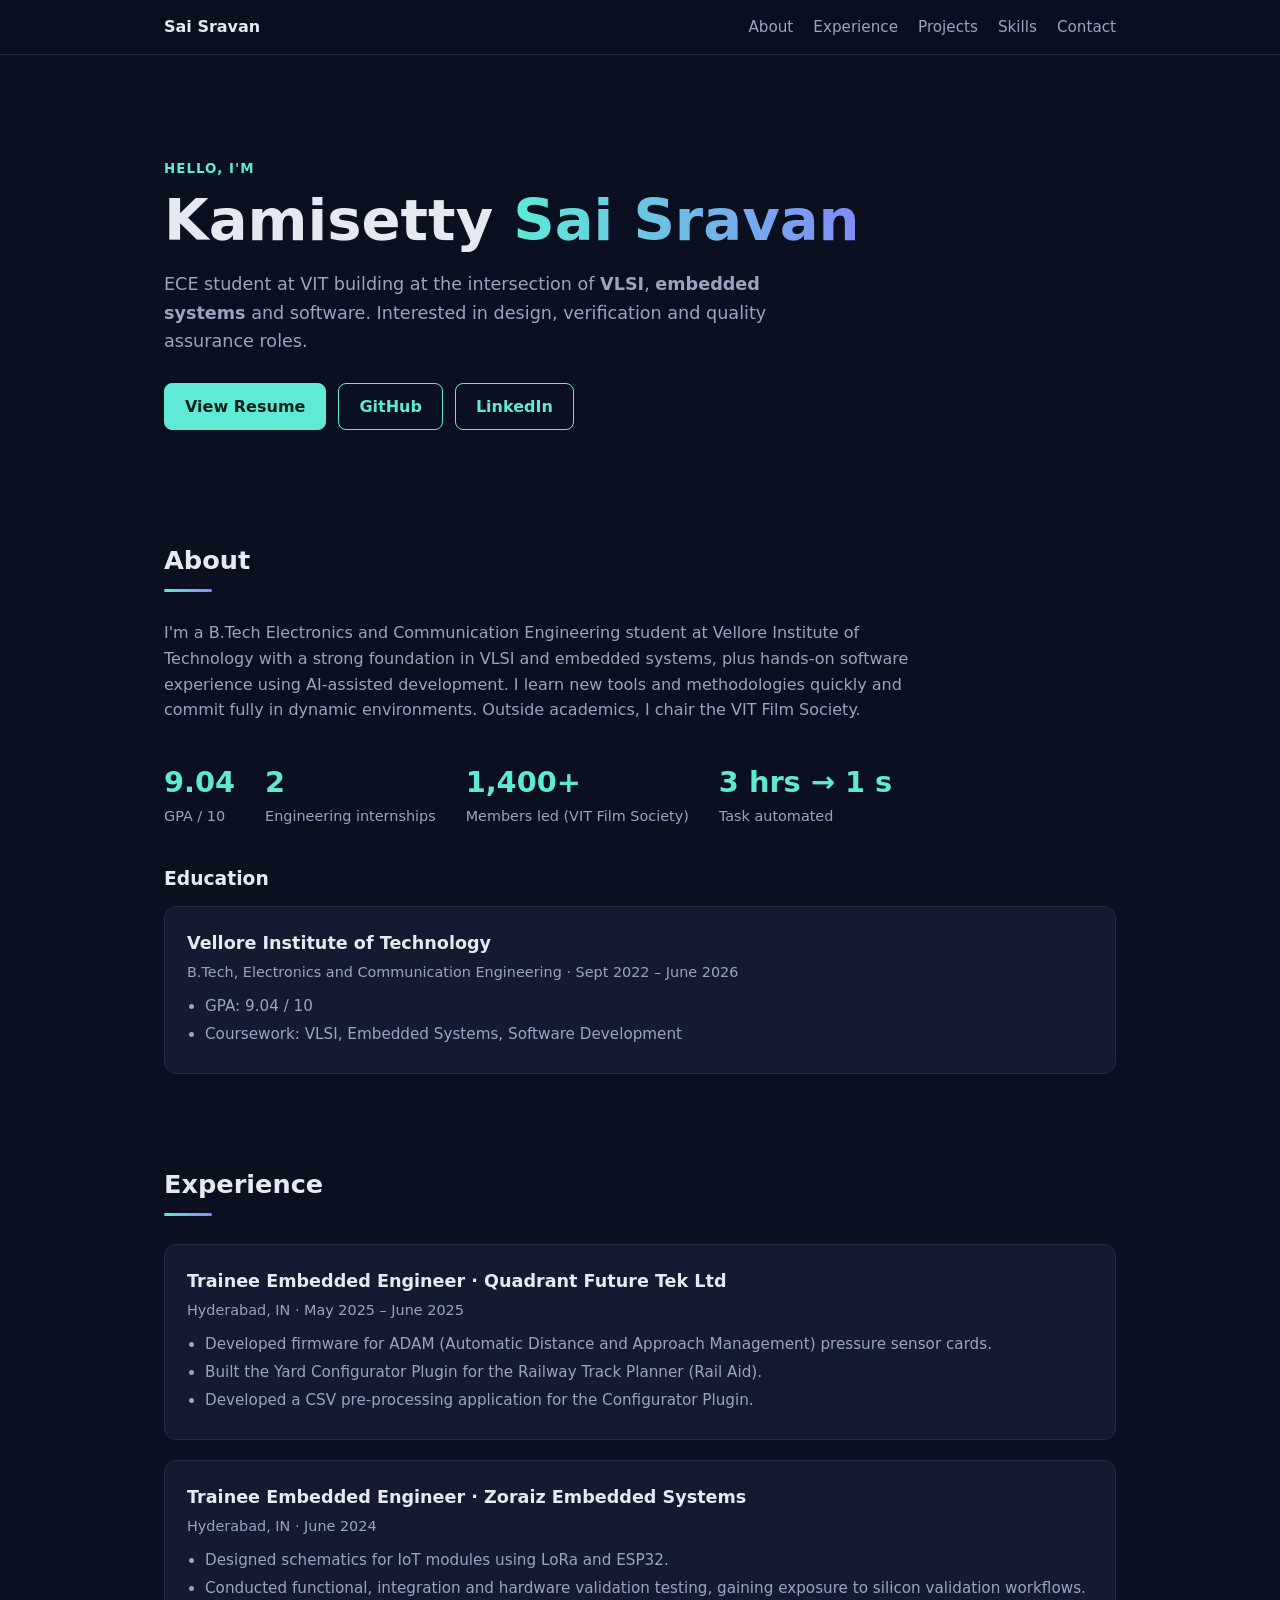
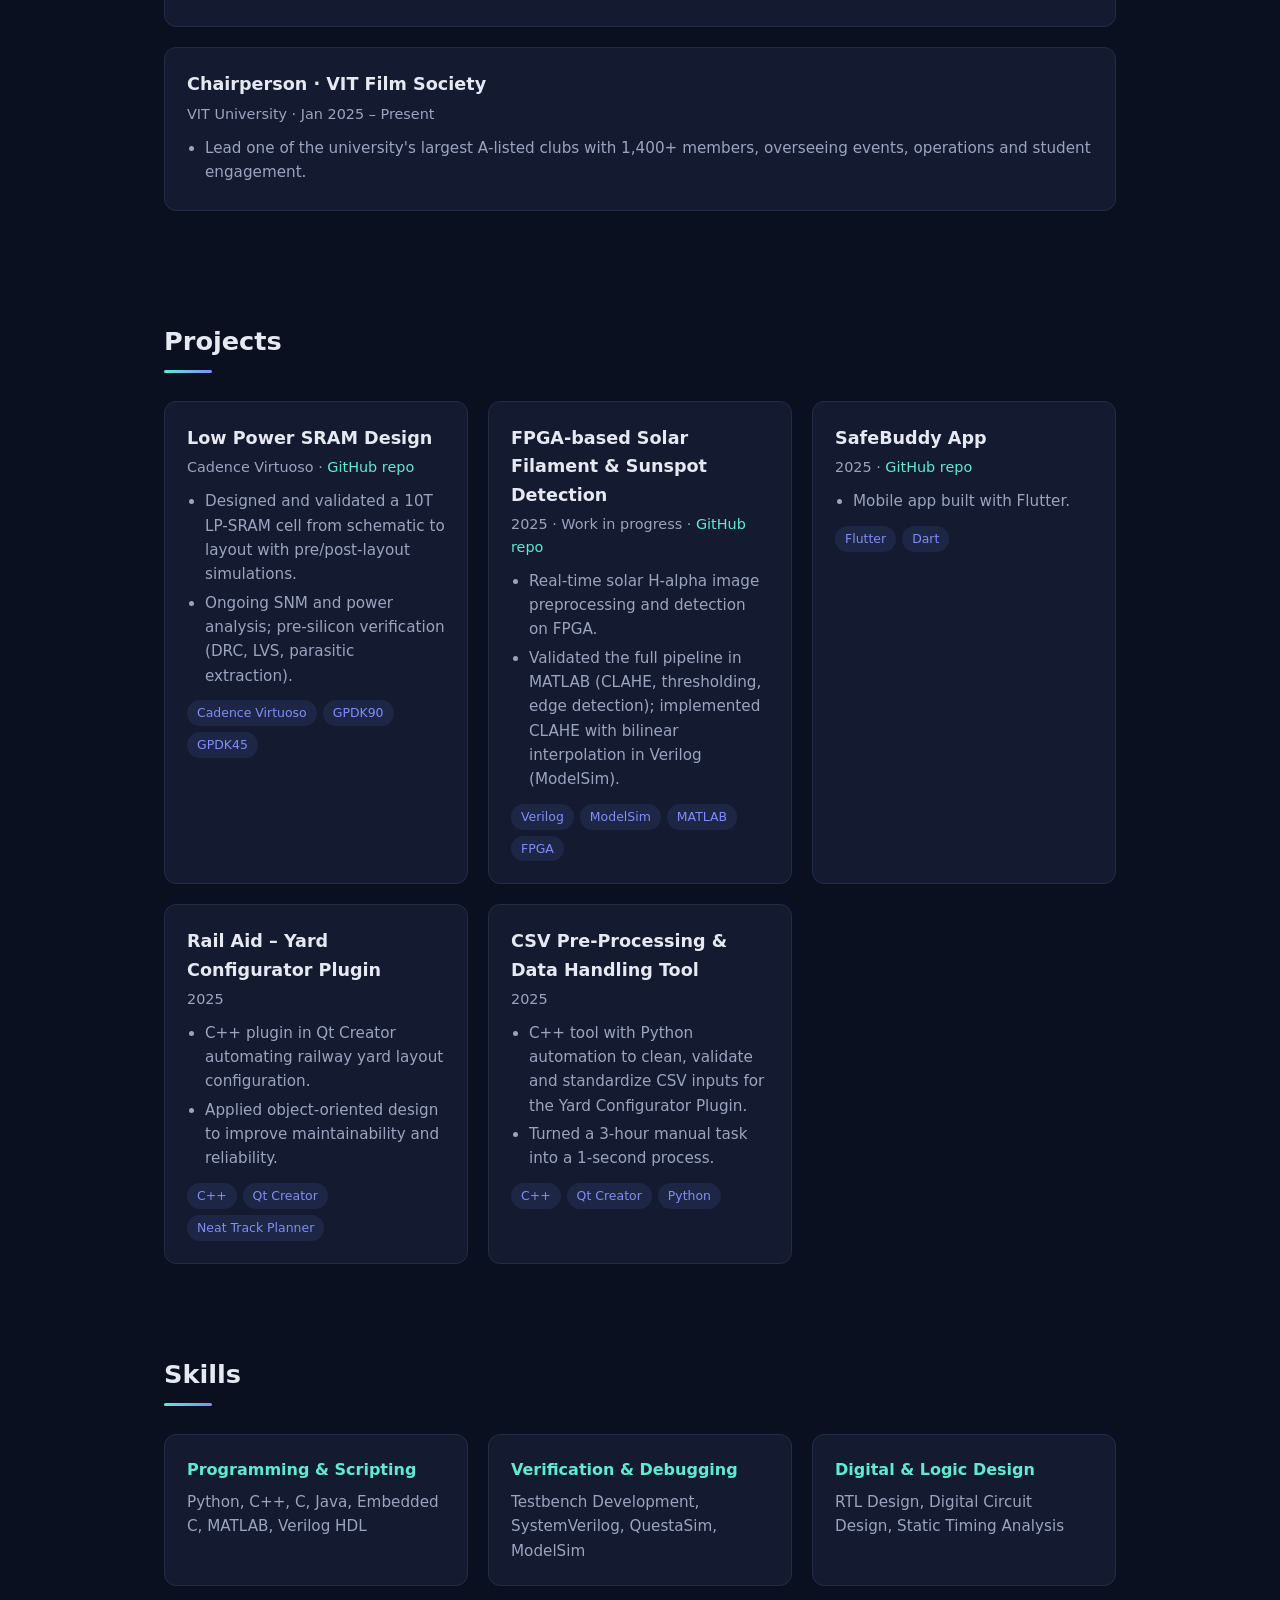
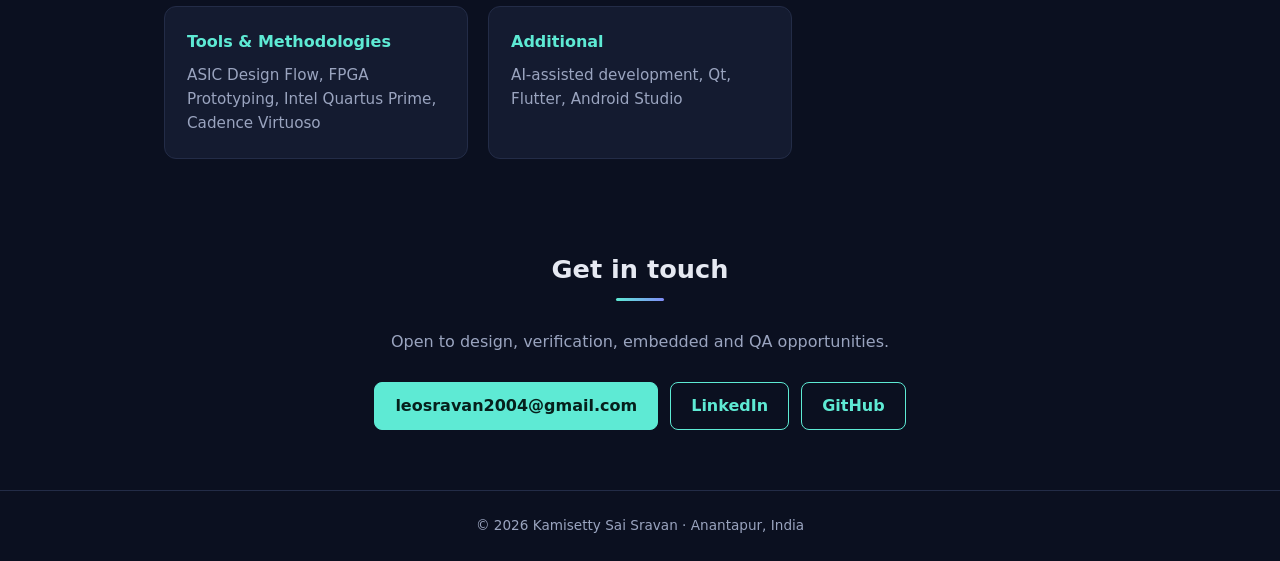
==== index.html @ a1aa6a1e "Add portfolio site" ====
<!DOCTYPE html>
<html lang="en">
<head>
<meta charset="UTF-8">
<meta name="viewport" content="width=device-width, initial-scale=1">
<title>Kamisetty Sai Sravan | VLSI & Embedded Systems</title>
<meta name="description" content="Portfolio of Kamisetty Sai Sravan: ECE student at VIT focused on VLSI, embedded systems, and verification.">
<style>
:root{--bg:#0b1020;--card:#141b30;--text:#e6e9f2;--muted:#9aa4bf;--accent:#5eead4;--accent2:#818cf8;--border:#232c47}
*{box-sizing:border-box;margin:0;padding:0}
html{scroll-behavior:smooth}
body{font-family:system-ui,-apple-system,"Segoe UI",Roboto,sans-serif;background:var(--bg);color:var(--text);line-height:1.6}
a{color:var(--accent);text-decoration:none}
a:hover{text-decoration:underline}
nav{position:sticky;top:0;background:rgba(11,16,32,.9);backdrop-filter:blur(8px);border-bottom:1px solid var(--border);z-index:10}
nav .in{max-width:1000px;margin:auto;padding:14px 24px;display:flex;justify-content:space-between;align-items:center;flex-wrap:wrap;gap:8px}
nav .logo{font-weight:700;color:var(--text)}
nav ul{display:flex;gap:20px;list-style:none;flex-wrap:wrap}
nav ul a{color:var(--muted);font-size:.95rem}
nav ul a:hover{color:var(--accent);text-decoration:none}
section{max-width:1000px;margin:auto;padding:70px 24px 20px}
h2{font-size:1.6rem;margin-bottom:28px}
h2::after{content:"";display:block;width:48px;height:3px;background:linear-gradient(90deg,var(--accent),var(--accent2));margin-top:8px;border-radius:2px}
.hero{padding-top:100px;padding-bottom:40px}
.hero small{color:var(--accent);font-weight:600;letter-spacing:.08em}
.hero h1{font-size:clamp(2.2rem,6vw,3.6rem);line-height:1.15;margin:8px 0 16px}
.hero h1 span{background:linear-gradient(90deg,var(--accent),var(--accent2));-webkit-background-clip:text;background-clip:text;color:transparent}
.hero p{color:var(--muted);max-width:640px;font-size:1.1rem}
.btns{display:flex;gap:12px;margin-top:28px;flex-wrap:wrap}
.btn{padding:10px 20px;border-radius:8px;font-weight:600;border:1px solid var(--accent);display:inline-block}
.btn.primary{background:var(--accent);color:#06201c}
.btn:hover{text-decoration:none;opacity:.85}
.grid{display:grid;grid-template-columns:repeat(auto-fit,minmax(290px,1fr));gap:20px}
.card{background:var(--card);border:1px solid var(--border);border-radius:12px;padding:22px}
.card h3{font-size:1.1rem;margin-bottom:4px}
.meta{color:var(--muted);font-size:.9rem;margin-bottom:10px}
.card ul{padding-left:18px;color:var(--muted);font-size:.95rem}
.card li{margin-bottom:4px}
.tags{display:flex;flex-wrap:wrap;gap:6px;margin-top:12px}
.tags span{font-size:.78rem;padding:3px 10px;border-radius:999px;background:#1d2745;color:var(--accent2)}
.timeline .card{margin-bottom:20px}
.stats{display:flex;gap:30px;flex-wrap:wrap;margin-top:36px}
.stats div b{display:block;font-size:1.8rem;color:var(--accent)}
.stats div{color:var(--muted);font-size:.9rem}
.skills .card h3{color:var(--accent);font-size:1rem;margin-bottom:8px}
.skills .card p{color:var(--muted);font-size:.95rem}
.contact{text-align:center;padding-bottom:60px}
.contact h2::after{margin:8px auto 0}
.contact p{color:var(--muted);margin-bottom:20px}
.contact .btns{justify-content:center}
footer{text-align:center;color:var(--muted);font-size:.85rem;padding:24px;border-top:1px solid var(--border)}
</style>
</head>
<body>
<nav><div class="in">
  <a class="logo" href="#top">Sai Sravan</a>
  <ul>
    <li><a href="#about">About</a></li>
    <li><a href="#experience">Experience</a></li>
    <li><a href="#projects">Projects</a></li>
    <li><a href="#skills">Skills</a></li>
    <li><a href="#contact">Contact</a></li>
  </ul>
</div></nav>

<section class="hero" id="top">
  <small>HELLO, I'M</small>
  <h1>Kamisetty <span>Sai Sravan</span></h1>
  <p>ECE student at VIT building at the intersection of <b>VLSI</b>, <b>embedded systems</b> and software. Interested in design, verification and quality assurance roles.</p>
  <div class="btns">
    <a class="btn primary" href="resume.pdf" target="_blank" rel="noopener">View Resume</a>
    <a class="btn" href="https://github.com/SaiSravanKamisetty" target="_blank" rel="noopener">GitHub</a>
    <a class="btn" href="https://linkedin.com/in/sai-sravan-kamisetty" target="_blank" rel="noopener">LinkedIn</a>
  </div>
</section>

<section id="about">
  <h2>About</h2>
  <p style="color:var(--muted);max-width:760px">I'm a B.Tech Electronics and Communication Engineering student at Vellore Institute of Technology with a strong foundation in VLSI and embedded systems, plus hands-on software experience using AI-assisted development. I learn new tools and methodologies quickly and commit fully in dynamic environments. Outside academics, I chair the VIT Film Society.</p>
  <div class="stats">
    <div><b>9.04</b>GPA / 10</div>
    <div><b>2</b>Engineering internships</div>
    <div><b>1,400+</b>Members led (VIT Film Society)</div>
    <div><b>3 hrs → 1 s</b>Task automated</div>
  </div>
  <h3 style="margin:36px 0 12px">Education</h3>
  <div class="card">
    <h3>Vellore Institute of Technology</h3>
    <div class="meta">B.Tech, Electronics and Communication Engineering · Sept 2022 – June 2026</div>
    <ul><li>GPA: 9.04 / 10</li><li>Coursework: VLSI, Embedded Systems, Software Development</li></ul>
  </div>
</section>

<section id="experience" class="timeline">
  <h2>Experience</h2>
  <div class="card">
    <h3>Trainee Embedded Engineer · Quadrant Future Tek Ltd</h3>
    <div class="meta">Hyderabad, IN · May 2025 – June 2025</div>
    <ul>
      <li>Developed firmware for ADAM (Automatic Distance and Approach Management) pressure sensor cards.</li>
      <li>Built the Yard Configurator Plugin for the Railway Track Planner (Rail Aid).</li>
      <li>Developed a CSV pre-processing application for the Configurator Plugin.</li>
    </ul>
  </div>
  <div class="card">
    <h3>Trainee Embedded Engineer · Zoraiz Embedded Systems</h3>
    <div class="meta">Hyderabad, IN · June 2024</div>
    <ul>
      <li>Designed schematics for IoT modules using LoRa and ESP32.</li>
      <li>Conducted functional, integration and hardware validation testing, gaining exposure to silicon validation workflows.</li>
    </ul>
  </div>
  <div class="card">
    <h3>Chairperson · VIT Film Society</h3>
    <div class="meta">VIT University · Jan 2025 – Present</div>
    <ul><li>Lead one of the university's largest A-listed clubs with 1,400+ members, overseeing events, operations and student engagement.</li></ul>
  </div>
</section>

<section id="projects">
  <h2>Projects</h2>
  <div class="grid">
    <div class="card">
      <h3>Low Power SRAM Design</h3>
      <div class="meta">Cadence Virtuoso · <a href="https://github.com/SaiSravanKamisetty/Low-Power-SRAM-Design-using-Cadence-Virtuoso" target="_blank" rel="noopener">GitHub repo</a></div>
      <ul><li>Designed and validated a 10T LP-SRAM cell from schematic to layout with pre/post-layout simulations.</li>
      <li>Ongoing SNM and power analysis; pre-silicon verification (DRC, LVS, parasitic extraction).</li></ul>
      <div class="tags"><span>Cadence Virtuoso</span><span>GPDK90</span><span>GPDK45</span></div>
    </div>
    <div class="card">
      <h3>FPGA-based Solar Filament &amp; Sunspot Detection</h3>
      <div class="meta">2025 · Work in progress · <a href="https://github.com/SaiSravanKamisetty/FPGA-based-Solar-Filament-Sunspot-Detection" target="_blank" rel="noopener">GitHub repo</a></div>
      <ul><li>Real-time solar H-alpha image preprocessing and detection on FPGA.</li>
      <li>Validated the full pipeline in MATLAB (CLAHE, thresholding, edge detection); implemented CLAHE with bilinear interpolation in Verilog (ModelSim).</li></ul>
      <div class="tags"><span>Verilog</span><span>ModelSim</span><span>MATLAB</span><span>FPGA</span></div>
    </div>
    <div class="card">
      <h3>SafeBuddy App</h3>
      <div class="meta">2025 · <a href="https://github.com/SaiSravanKamisetty/SafeBuddyApp" target="_blank" rel="noopener">GitHub repo</a></div>
      <ul><li>Mobile app built with Flutter.</li></ul>
      <div class="tags"><span>Flutter</span><span>Dart</span></div>
    </div>
    <div class="card">
      <h3>Rail Aid – Yard Configurator Plugin</h3>
      <div class="meta">2025</div>
      <ul><li>C++ plugin in Qt Creator automating railway yard layout configuration.</li>
      <li>Applied object-oriented design to improve maintainability and reliability.</li></ul>
      <div class="tags"><span>C++</span><span>Qt Creator</span><span>Neat Track Planner</span></div>
    </div>
    <div class="card">
      <h3>CSV Pre-Processing &amp; Data Handling Tool</h3>
      <div class="meta">2025</div>
      <ul><li>C++ tool with Python automation to clean, validate and standardize CSV inputs for the Yard Configurator Plugin.</li>
      <li>Turned a 3-hour manual task into a 1-second process.</li></ul>
      <div class="tags"><span>C++</span><span>Qt Creator</span><span>Python</span></div>
    </div>
  </div>
</section>

<section id="skills" class="skills">
  <h2>Skills</h2>
  <div class="grid">
    <div class="card"><h3>Programming &amp; Scripting</h3><p>Python, C++, C, Java, Embedded C, MATLAB, Verilog HDL</p></div>
    <div class="card"><h3>Verification &amp; Debugging</h3><p>Testbench Development, SystemVerilog, QuestaSim, ModelSim</p></div>
    <div class="card"><h3>Digital &amp; Logic Design</h3><p>RTL Design, Digital Circuit Design, Static Timing Analysis</p></div>
    <div class="card"><h3>Tools &amp; Methodologies</h3><p>ASIC Design Flow, FPGA Prototyping, Intel Quartus Prime, Cadence Virtuoso</p></div>
    <div class="card"><h3>Additional</h3><p>AI-assisted development, Qt, Flutter, Android Studio</p></div>
  </div>
</section>

<section id="contact" class="contact">
  <h2>Get in touch</h2>
  <p>Open to design, verification, embedded and QA opportunities.</p>
  <div class="btns">
    <a class="btn primary" href="mailto:leosravan2004@gmail.com">leosravan2004@gmail.com</a>
    <a class="btn" href="https://linkedin.com/in/sai-sravan-kamisetty" target="_blank" rel="noopener">LinkedIn</a>
    <a class="btn" href="https://github.com/SaiSravanKamisetty" target="_blank" rel="noopener">GitHub</a>
  </div>
</section>

<footer>© <script>document.write(new Date().getFullYear())</script> Kamisetty Sai Sravan · Anantapur, India</footer>
</body>
</html>
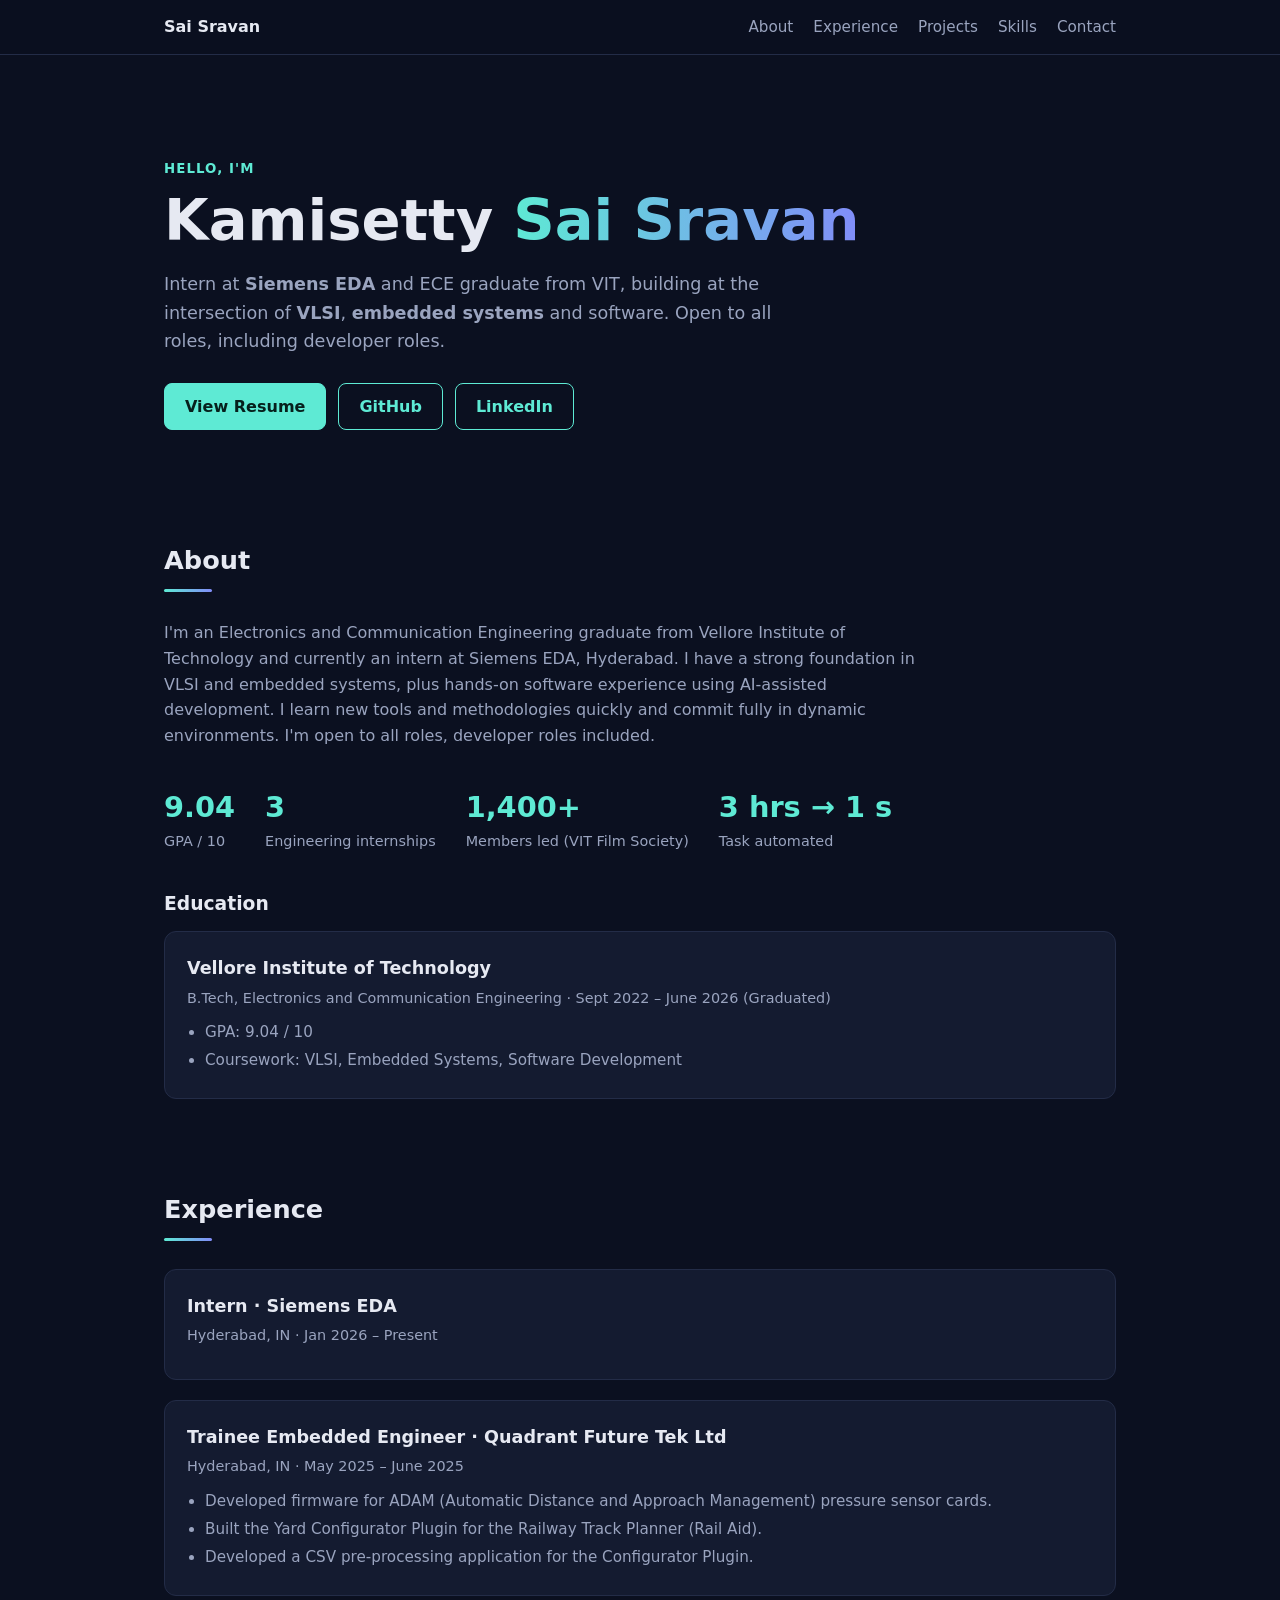
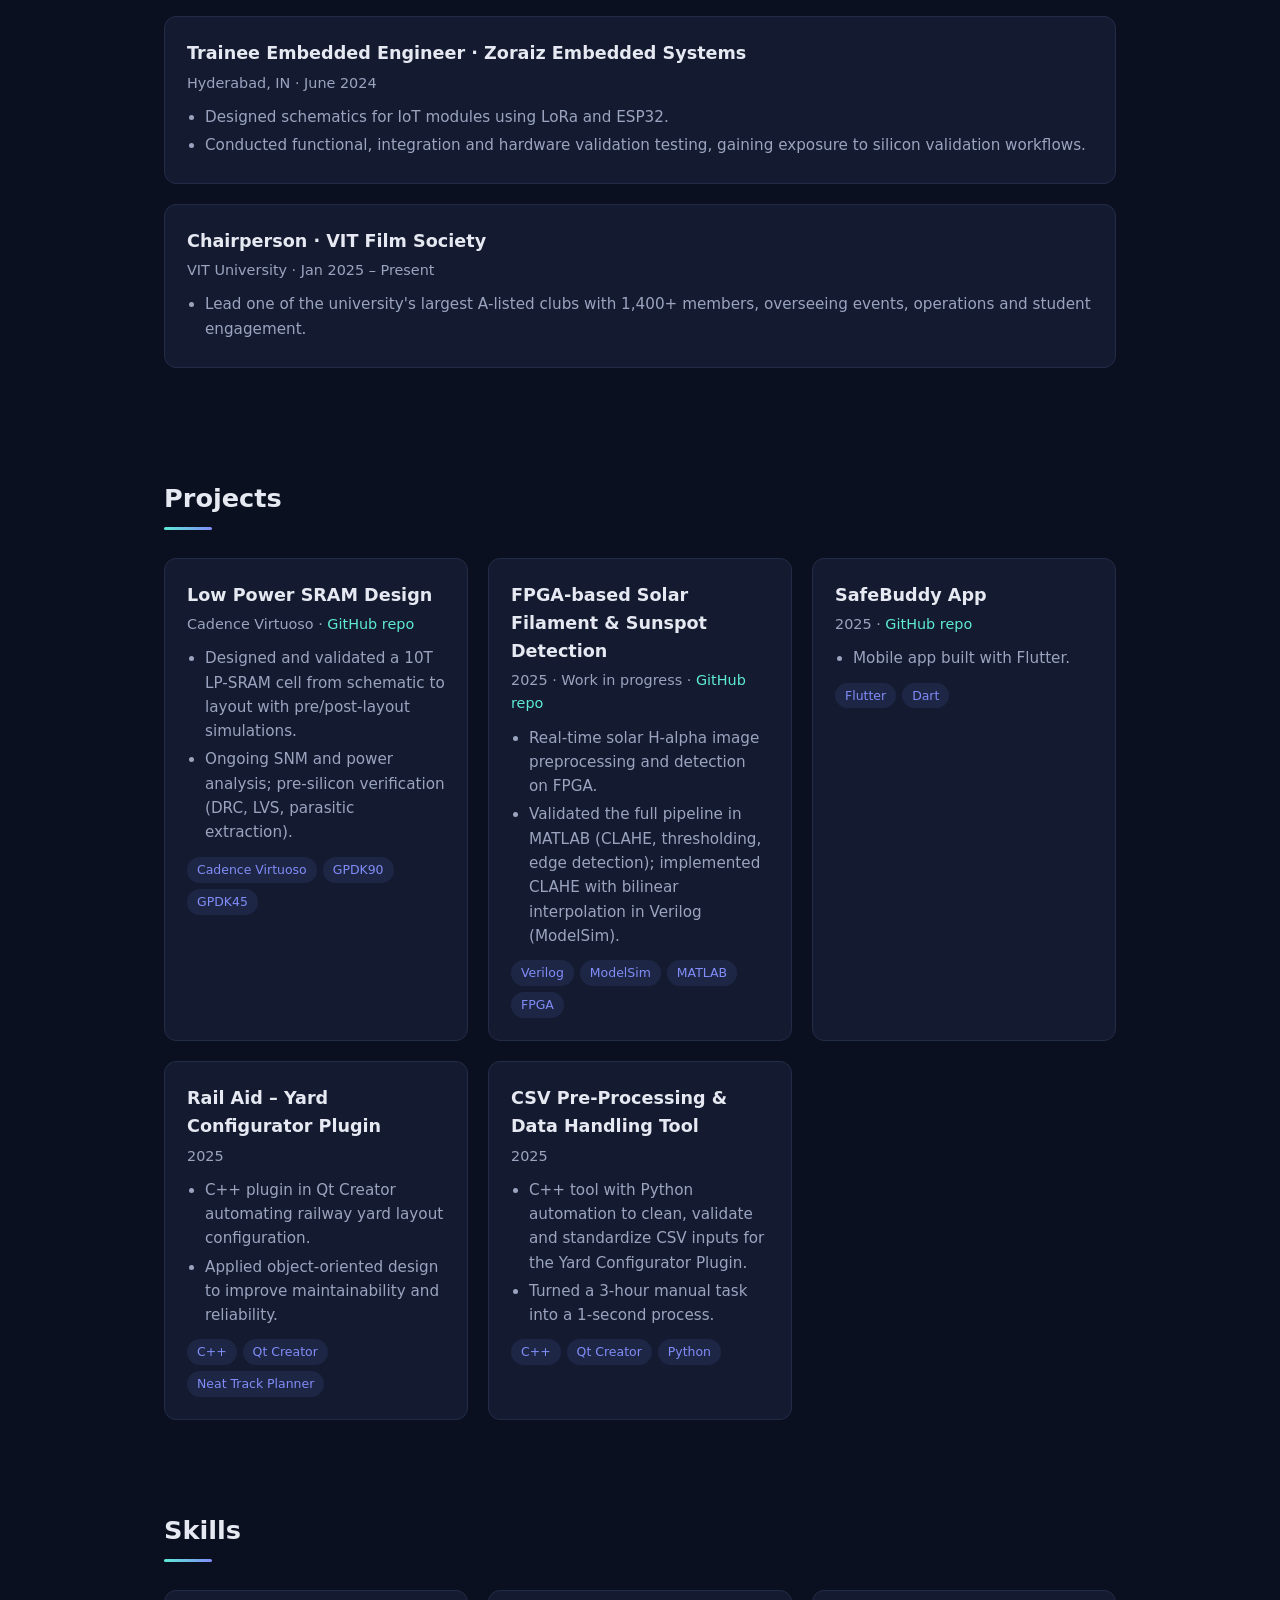
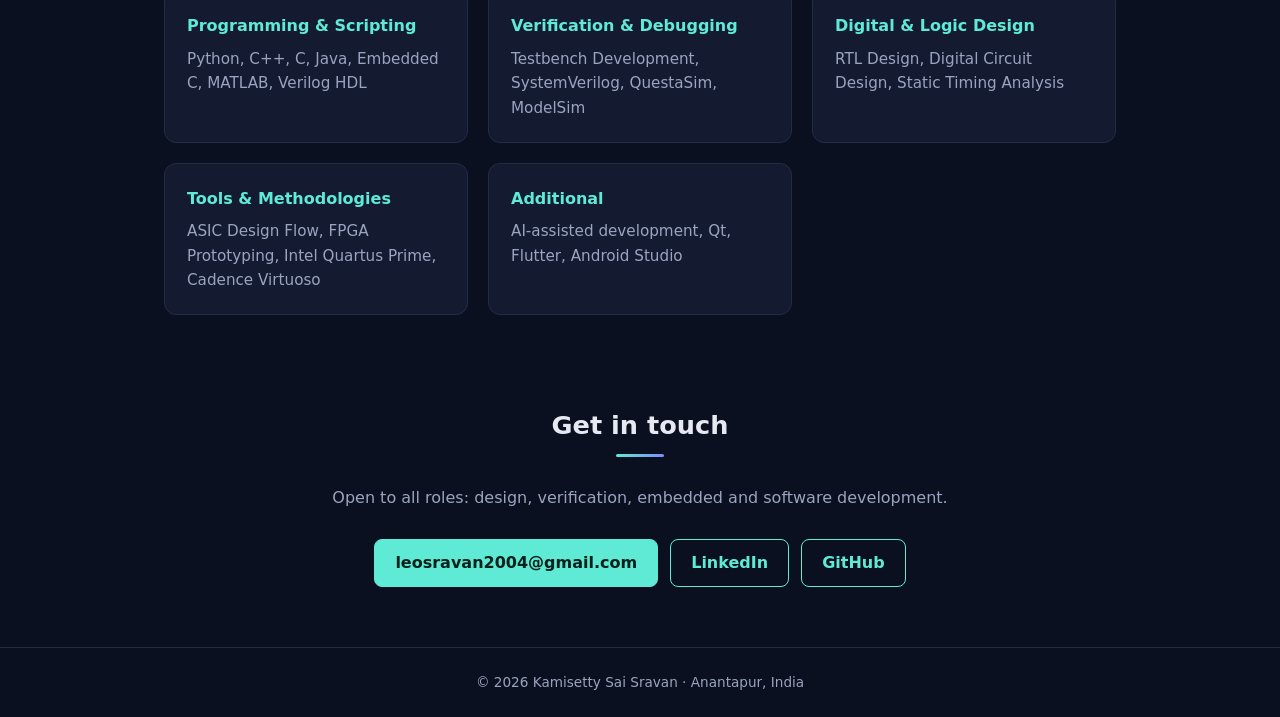
==== commit 3e0446f8: "Add Siemens EDA internship, update positioning" ====
--- a/index.html
+++ b/index.html
@@ -4,7 +4,7 @@
 <meta charset="UTF-8">
 <meta name="viewport" content="width=device-width, initial-scale=1">
 <title>Kamisetty Sai Sravan | VLSI & Embedded Systems</title>
-<meta name="description" content="Portfolio of Kamisetty Sai Sravan: ECE student at VIT focused on VLSI, embedded systems, and verification.">
+<meta name="description" content="Portfolio of Kamisetty Sai Sravan: Electronics and Communication Engineering graduate and Intern at Siemens EDA, working across VLSI, embedded systems and software.">
 <style>
 :root{--bg:#0b1020;--card:#141b30;--text:#e6e9f2;--muted:#9aa4bf;--accent:#5eead4;--accent2:#818cf8;--border:#232c47}
 *{box-sizing:border-box;margin:0;padding:0}
@@ -66,7 +66,7 @@
 <section class="hero" id="top">
   <small>HELLO, I'M</small>
   <h1>Kamisetty <span>Sai Sravan</span></h1>
-  <p>ECE student at VIT building at the intersection of <b>VLSI</b>, <b>embedded systems</b> and software. Interested in design, verification and quality assurance roles.</p>
+  <p>Intern at <b>Siemens EDA</b> and ECE graduate from VIT, building at the intersection of <b>VLSI</b>, <b>embedded systems</b> and software. Open to all roles, including developer roles.</p>
   <div class="btns">
     <a class="btn primary" href="resume.pdf" target="_blank" rel="noopener">View Resume</a>
     <a class="btn" href="https://github.com/SaiSravanKamisetty" target="_blank" rel="noopener">GitHub</a>
@@ -76,23 +76,27 @@
 
 <section id="about">
   <h2>About</h2>
-  <p style="color:var(--muted);max-width:760px">I'm a B.Tech Electronics and Communication Engineering student at Vellore Institute of Technology with a strong foundation in VLSI and embedded systems, plus hands-on software experience using AI-assisted development. I learn new tools and methodologies quickly and commit fully in dynamic environments. Outside academics, I chair the VIT Film Society.</p>
+  <p style="color:var(--muted);max-width:760px">I'm an Electronics and Communication Engineering graduate from Vellore Institute of Technology and currently an intern at Siemens EDA, Hyderabad. I have a strong foundation in VLSI and embedded systems, plus hands-on software experience using AI-assisted development. I learn new tools and methodologies quickly and commit fully in dynamic environments. I'm open to all roles, developer roles included.</p>
   <div class="stats">
     <div><b>9.04</b>GPA / 10</div>
-    <div><b>2</b>Engineering internships</div>
+    <div><b>3</b>Engineering internships</div>
     <div><b>1,400+</b>Members led (VIT Film Society)</div>
     <div><b>3 hrs → 1 s</b>Task automated</div>
   </div>
   <h3 style="margin:36px 0 12px">Education</h3>
   <div class="card">
     <h3>Vellore Institute of Technology</h3>
-    <div class="meta">B.Tech, Electronics and Communication Engineering · Sept 2022 – June 2026</div>
+    <div class="meta">B.Tech, Electronics and Communication Engineering · Sept 2022 – June 2026 (Graduated)</div>
     <ul><li>GPA: 9.04 / 10</li><li>Coursework: VLSI, Embedded Systems, Software Development</li></ul>
   </div>
 </section>
 
 <section id="experience" class="timeline">
-  <h2>Experience</h2>
+  <h2>Experience</h2>
+  <div class="card">
+    <h3>Intern · Siemens EDA</h3>
+    <div class="meta">Hyderabad, IN · Jan 2026 – Present</div>
+  </div>
   <div class="card">
     <h3>Trainee Embedded Engineer · Quadrant Future Tek Ltd</h3>
     <div class="meta">Hyderabad, IN · May 2025 – June 2025</div>
@@ -170,7 +174,7 @@
 
 <section id="contact" class="contact">
   <h2>Get in touch</h2>
-  <p>Open to design, verification, embedded and QA opportunities.</p>
+  <p>Open to all roles: design, verification, embedded and software development.</p>
   <div class="btns">
     <a class="btn primary" href="mailto:leosravan2004@gmail.com">leosravan2004@gmail.com</a>
     <a class="btn" href="https://linkedin.com/in/sai-sravan-kamisetty" target="_blank" rel="noopener">LinkedIn</a>
@@ -181,3 +185,4 @@
 <footer>© <script>document.write(new Date().getFullYear())</script> Kamisetty Sai Sravan · Anantapur, India</footer>
 </body>
 </html>
+
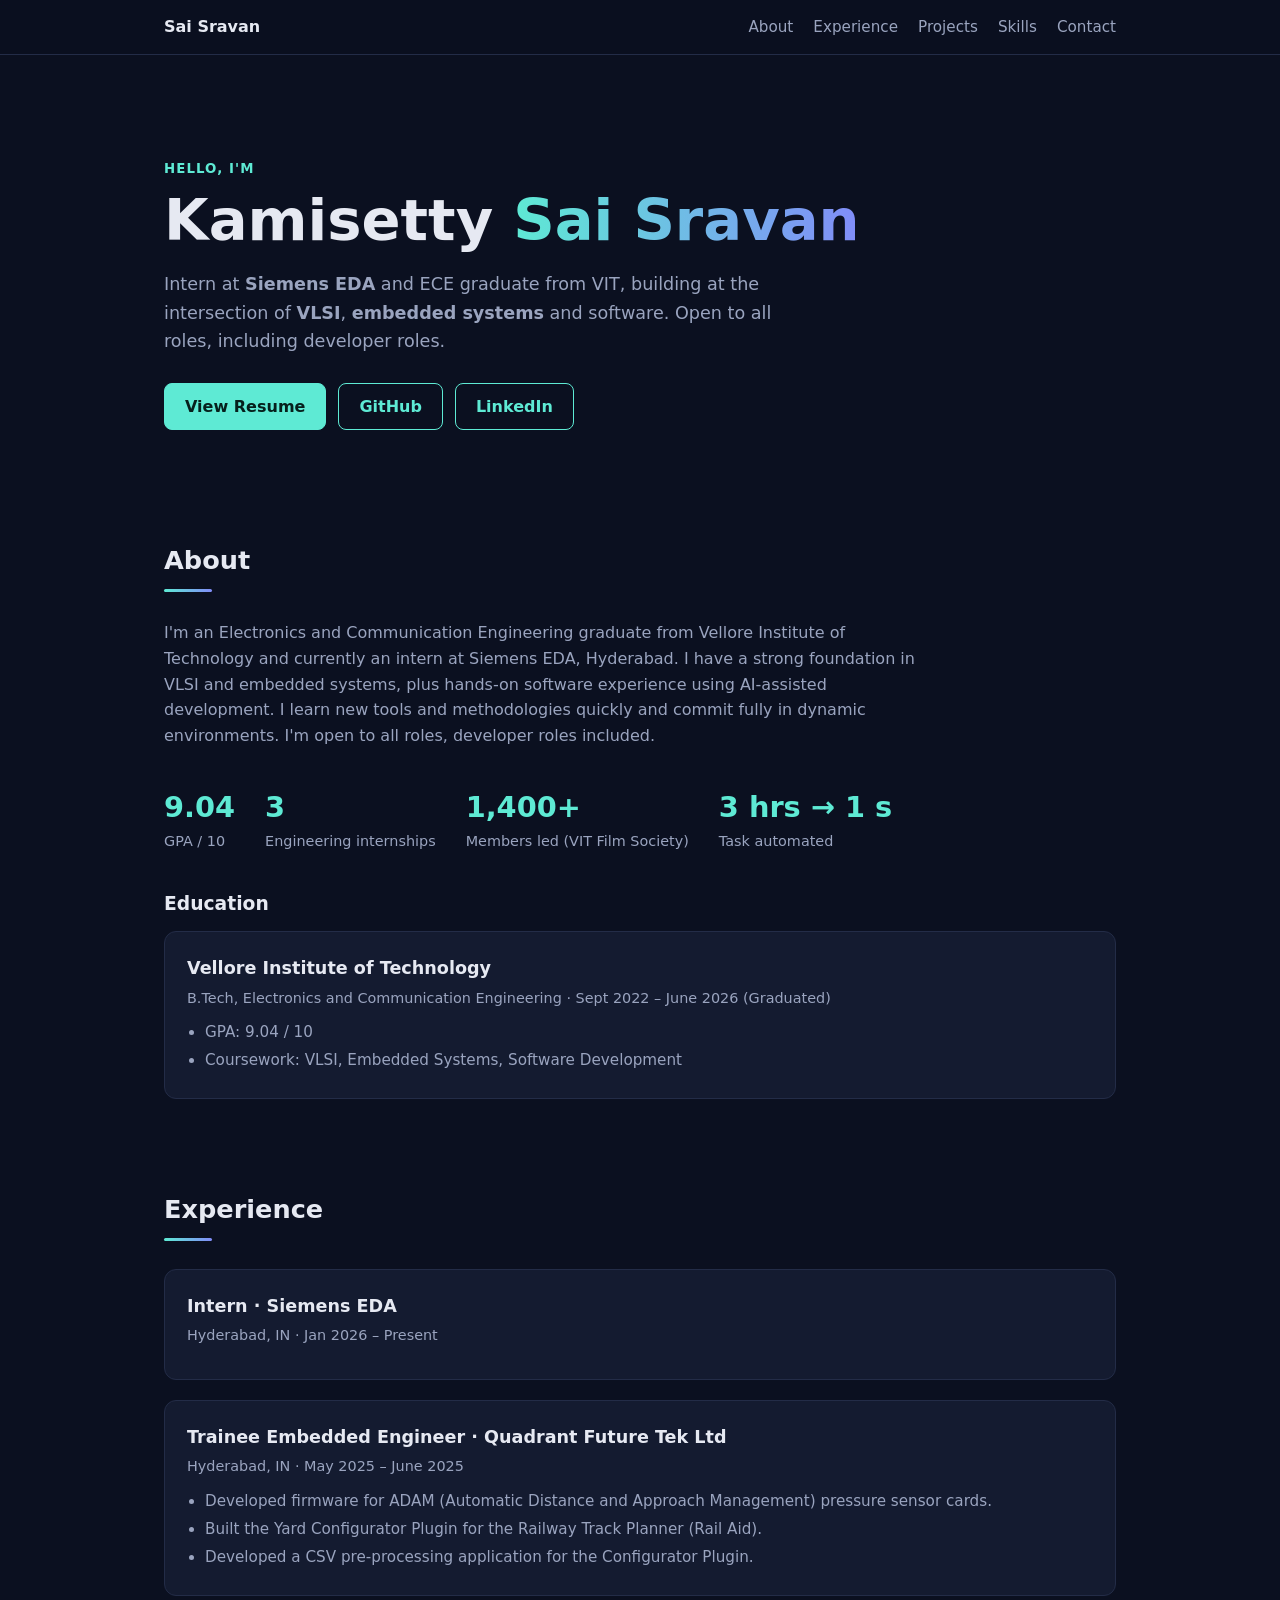
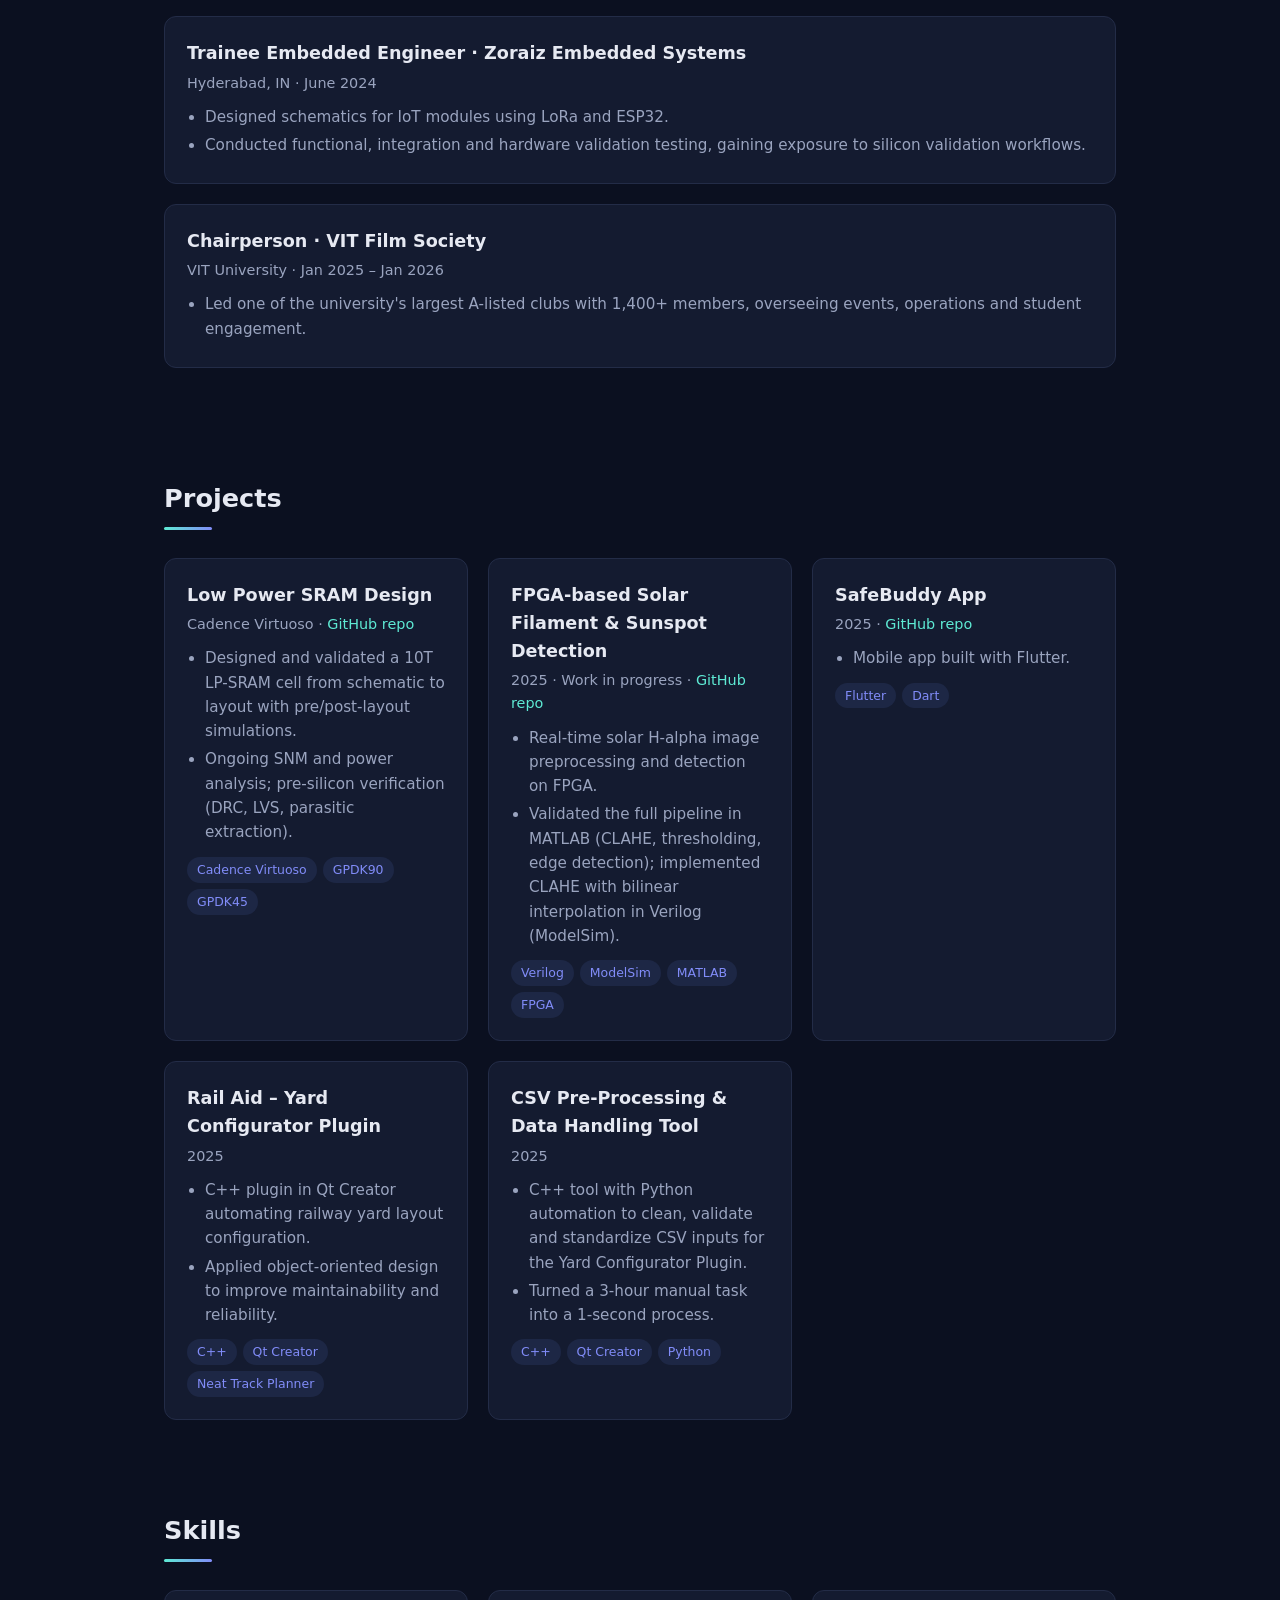
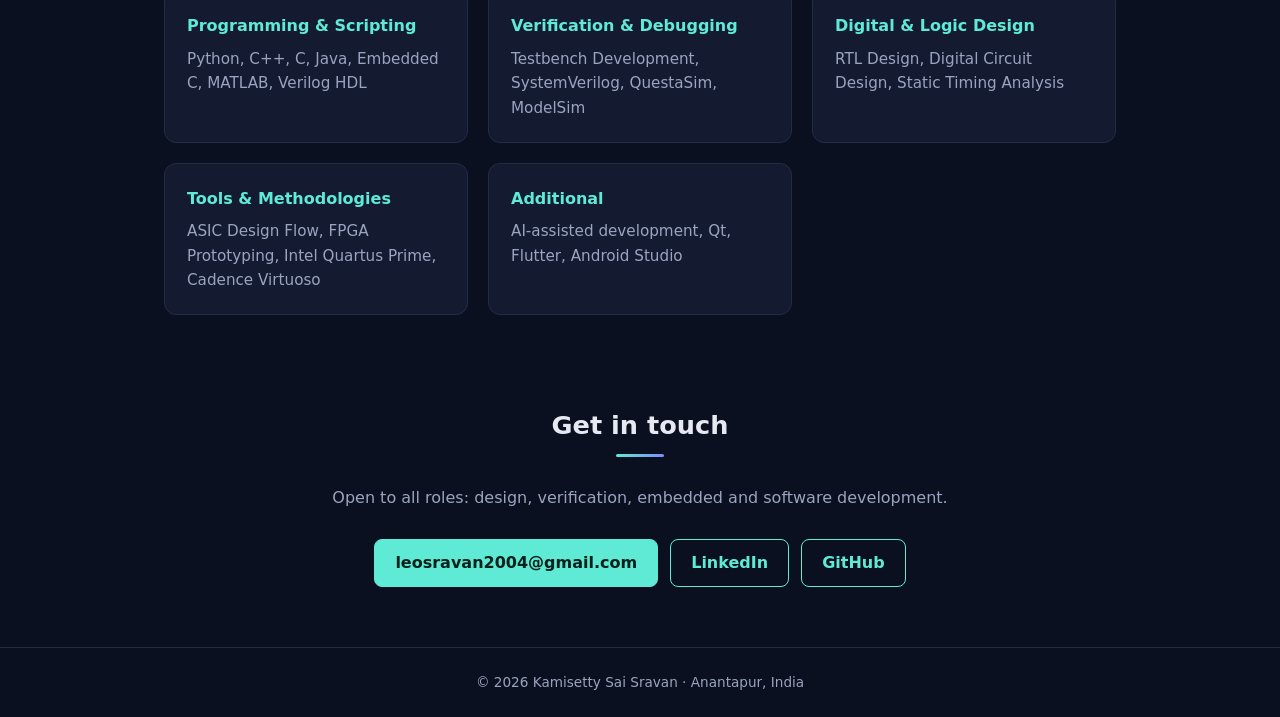
==== commit 941b4fa6: "Update resume and Film Society dates" ====
--- a/index.html
+++ b/index.html
@@ -116,8 +116,8 @@
   </div>
   <div class="card">
     <h3>Chairperson · VIT Film Society</h3>
-    <div class="meta">VIT University · Jan 2025 – Present</div>
-    <ul><li>Lead one of the university's largest A-listed clubs with 1,400+ members, overseeing events, operations and student engagement.</li></ul>
+    <div class="meta">VIT University · Jan 2025 – Jan 2026</div>
+    <ul><li>Led one of the university's largest A-listed clubs with 1,400+ members, overseeing events, operations and student engagement.</li></ul>
   </div>
 </section>
 
@@ -186,3 +186,4 @@
 </body>
 </html>
 
+
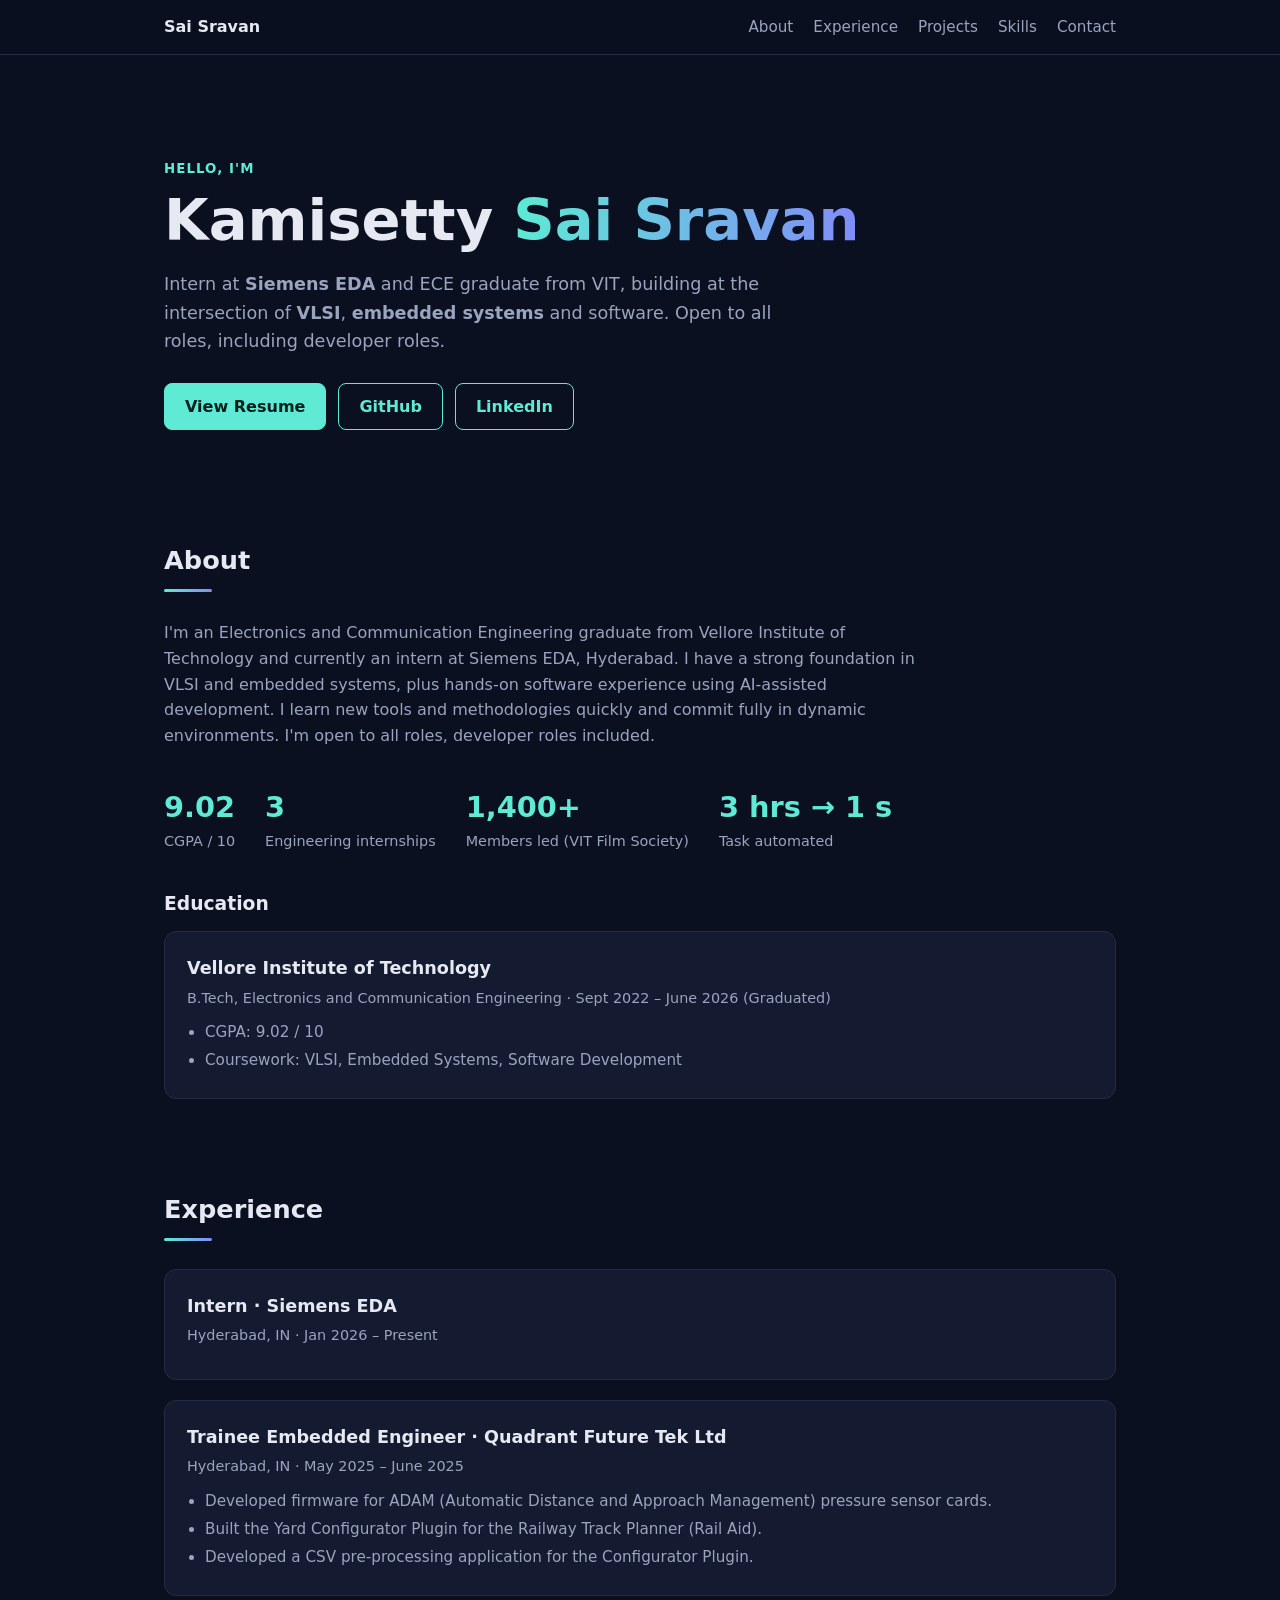
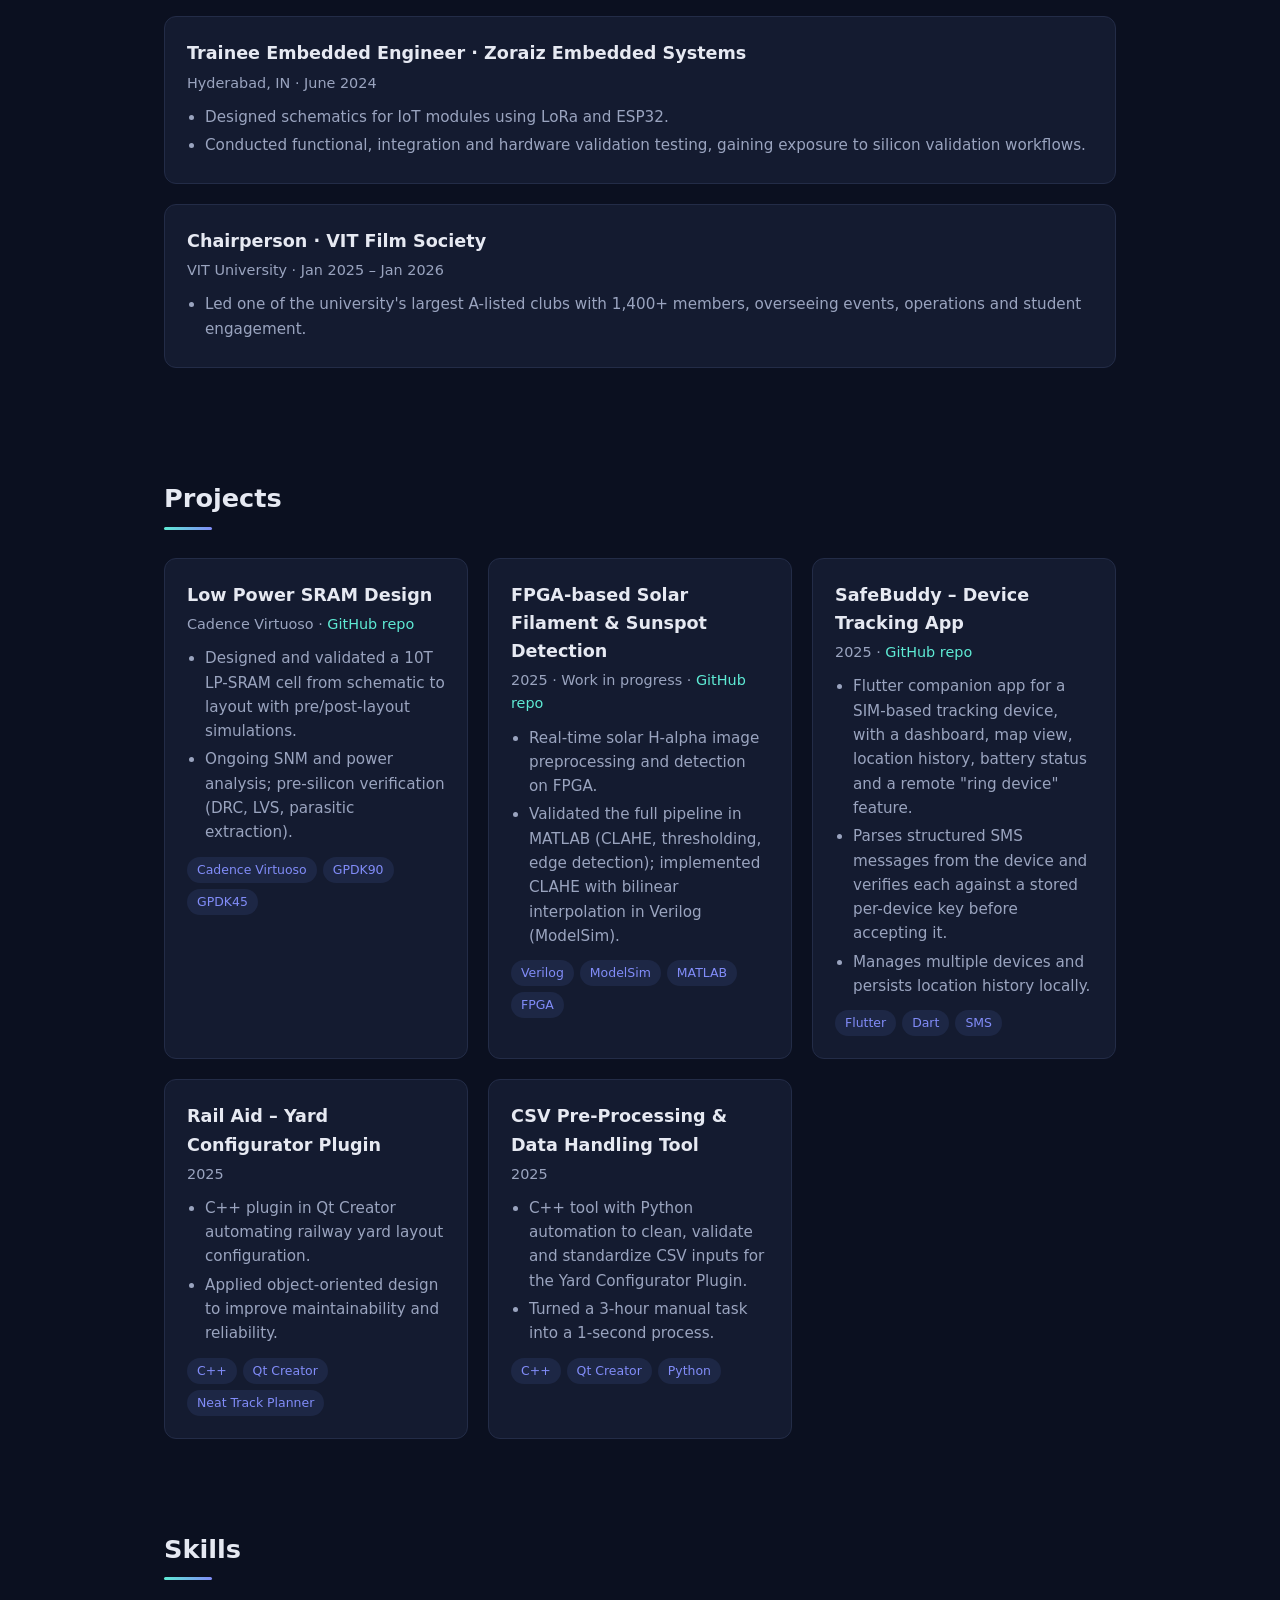
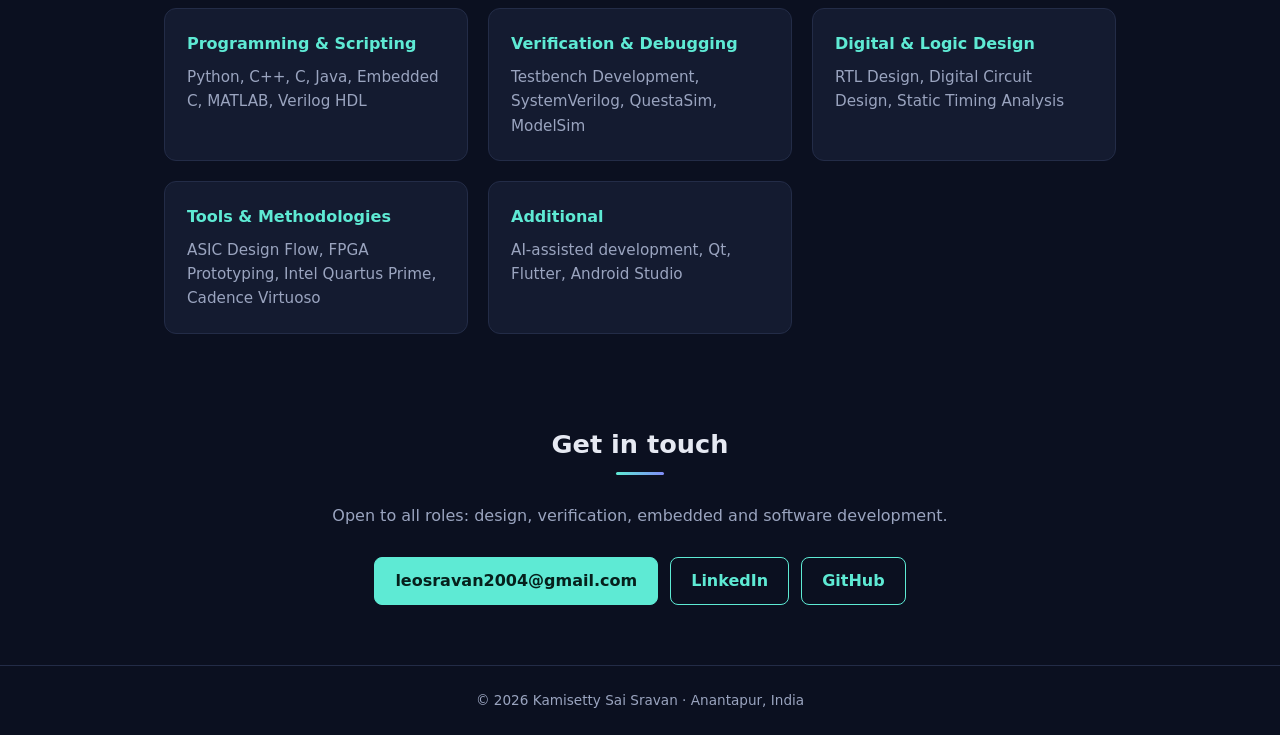
==== commit 18fa26a8: "CGPA fix, expand SafeBuddy" ====
--- a/index.html
+++ b/index.html
@@ -68,7 +68,7 @@
   <h1>Kamisetty <span>Sai Sravan</span></h1>
   <p>Intern at <b>Siemens EDA</b> and ECE graduate from VIT, building at the intersection of <b>VLSI</b>, <b>embedded systems</b> and software. Open to all roles, including developer roles.</p>
   <div class="btns">
-    <a class="btn primary" href="resume.pdf" target="_blank" rel="noopener">View Resume</a>
+    <a class="btn primary" href="resume.html" target="_blank" rel="noopener">View Resume</a>
     <a class="btn" href="https://github.com/SaiSravanKamisetty" target="_blank" rel="noopener">GitHub</a>
     <a class="btn" href="https://linkedin.com/in/sai-sravan-kamisetty" target="_blank" rel="noopener">LinkedIn</a>
   </div>
@@ -78,7 +78,7 @@
   <h2>About</h2>
   <p style="color:var(--muted);max-width:760px">I'm an Electronics and Communication Engineering graduate from Vellore Institute of Technology and currently an intern at Siemens EDA, Hyderabad. I have a strong foundation in VLSI and embedded systems, plus hands-on software experience using AI-assisted development. I learn new tools and methodologies quickly and commit fully in dynamic environments. I'm open to all roles, developer roles included.</p>
   <div class="stats">
-    <div><b>9.04</b>GPA / 10</div>
+    <div><b>9.02</b>CGPA / 10</div>
     <div><b>3</b>Engineering internships</div>
     <div><b>1,400+</b>Members led (VIT Film Society)</div>
     <div><b>3 hrs → 1 s</b>Task automated</div>
@@ -87,7 +87,7 @@
   <div class="card">
     <h3>Vellore Institute of Technology</h3>
     <div class="meta">B.Tech, Electronics and Communication Engineering · Sept 2022 – June 2026 (Graduated)</div>
-    <ul><li>GPA: 9.04 / 10</li><li>Coursework: VLSI, Embedded Systems, Software Development</li></ul>
+    <ul><li>CGPA: 9.02 / 10</li><li>Coursework: VLSI, Embedded Systems, Software Development</li></ul>
   </div>
 </section>
 
@@ -139,10 +139,10 @@
       <div class="tags"><span>Verilog</span><span>ModelSim</span><span>MATLAB</span><span>FPGA</span></div>
     </div>
     <div class="card">
-      <h3>SafeBuddy App</h3>
+      <h3>SafeBuddy – Device Tracking App</h3>
       <div class="meta">2025 · <a href="https://github.com/SaiSravanKamisetty/SafeBuddyApp" target="_blank" rel="noopener">GitHub repo</a></div>
-      <ul><li>Mobile app built with Flutter.</li></ul>
-      <div class="tags"><span>Flutter</span><span>Dart</span></div>
+      <ul><li>Flutter companion app for a SIM-based tracking device, with a dashboard, map view, location history, battery status and a remote "ring device" feature.</li><li>Parses structured SMS messages from the device and verifies each against a stored per-device key before accepting it.</li><li>Manages multiple devices and persists location history locally.</li></ul>
+      <div class="tags"><span>Flutter</span><span>Dart</span><span>SMS</span></div>
     </div>
     <div class="card">
       <h3>Rail Aid – Yard Configurator Plugin</h3>
@@ -187,3 +187,5 @@
 </html>
 
 
+
+
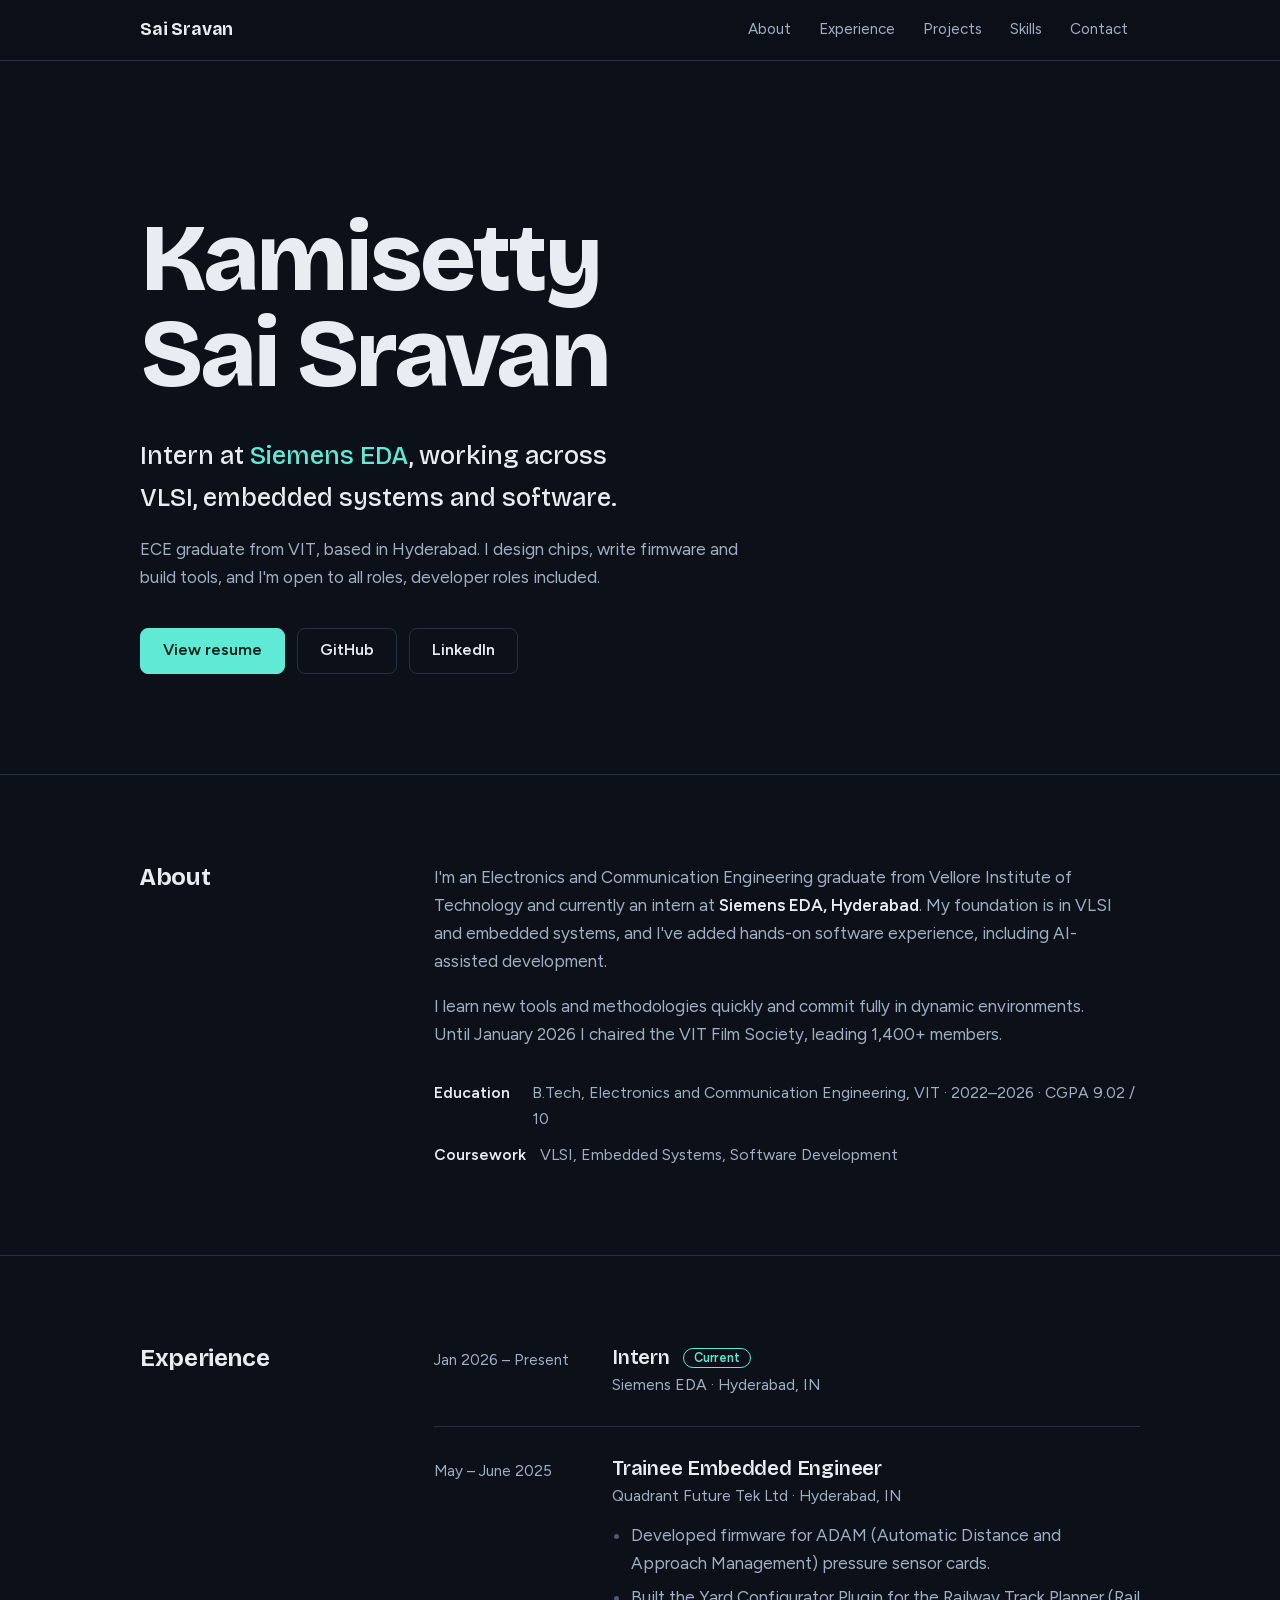
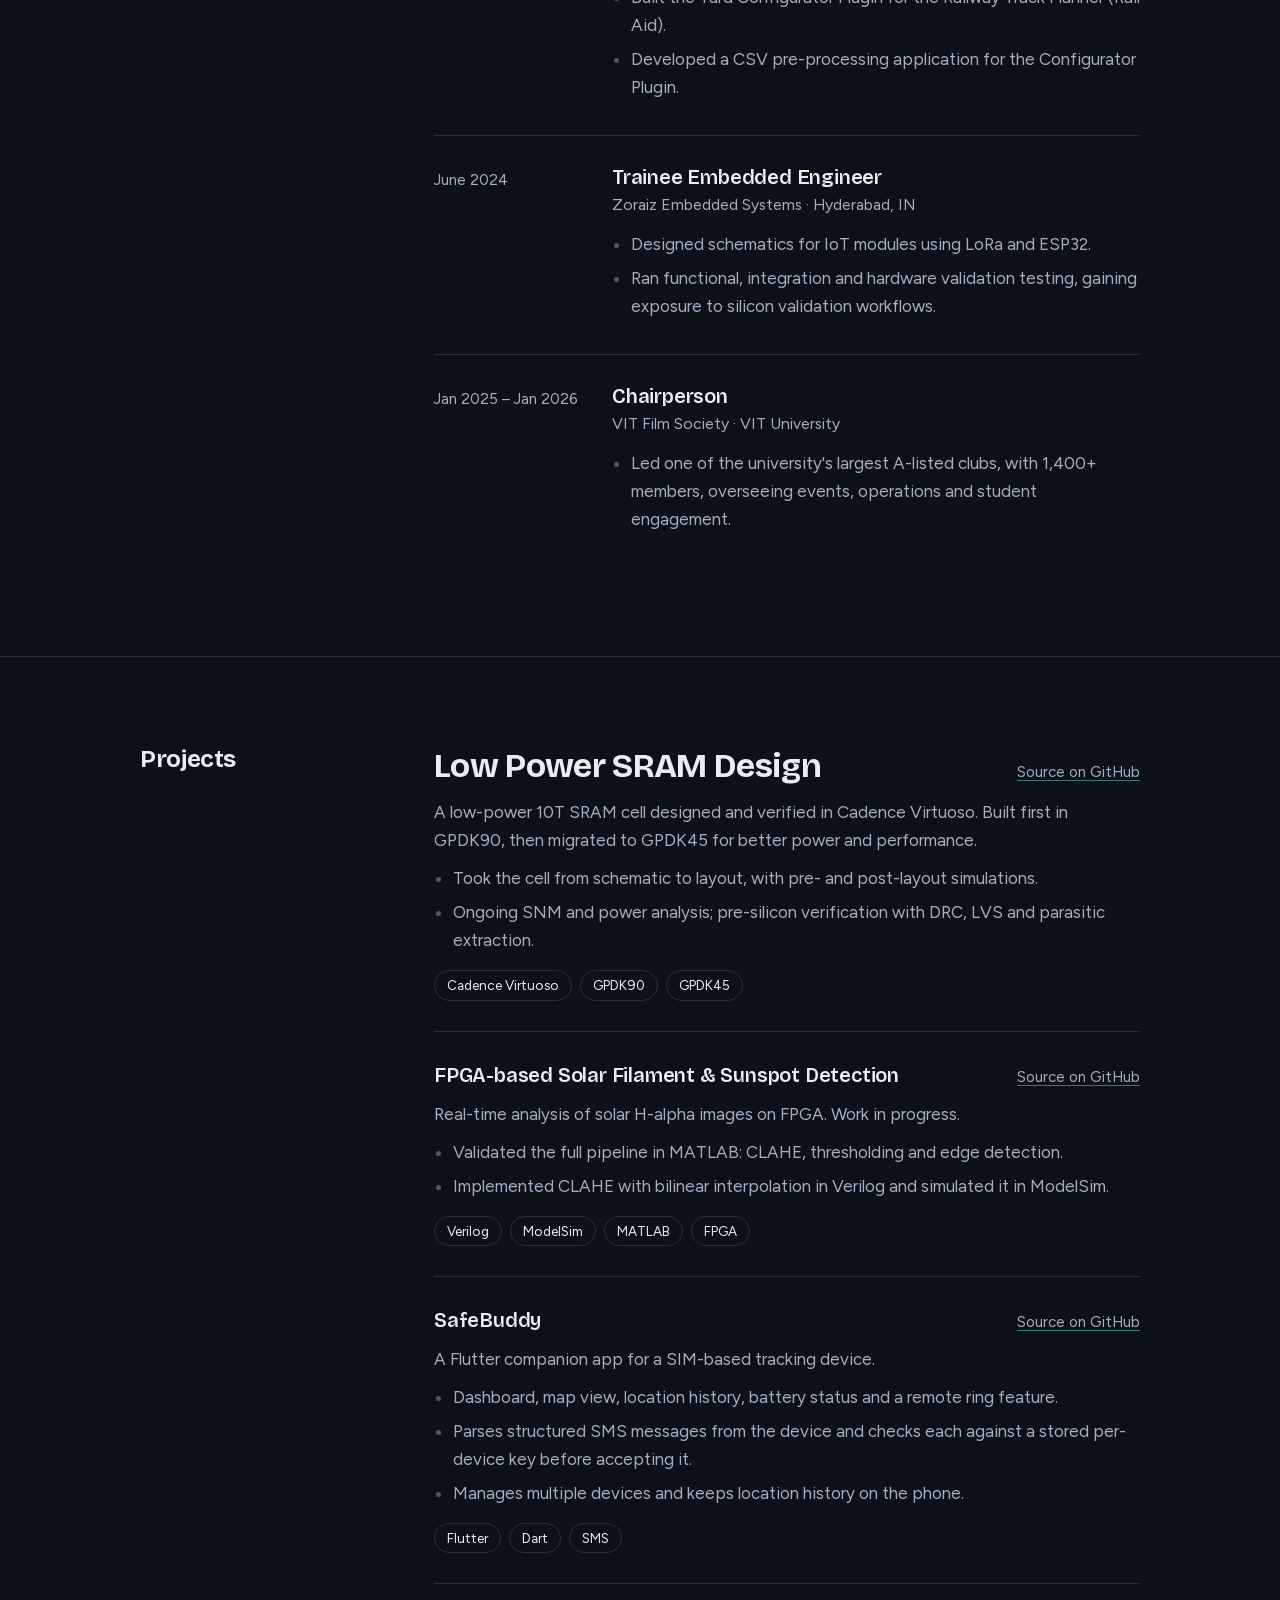
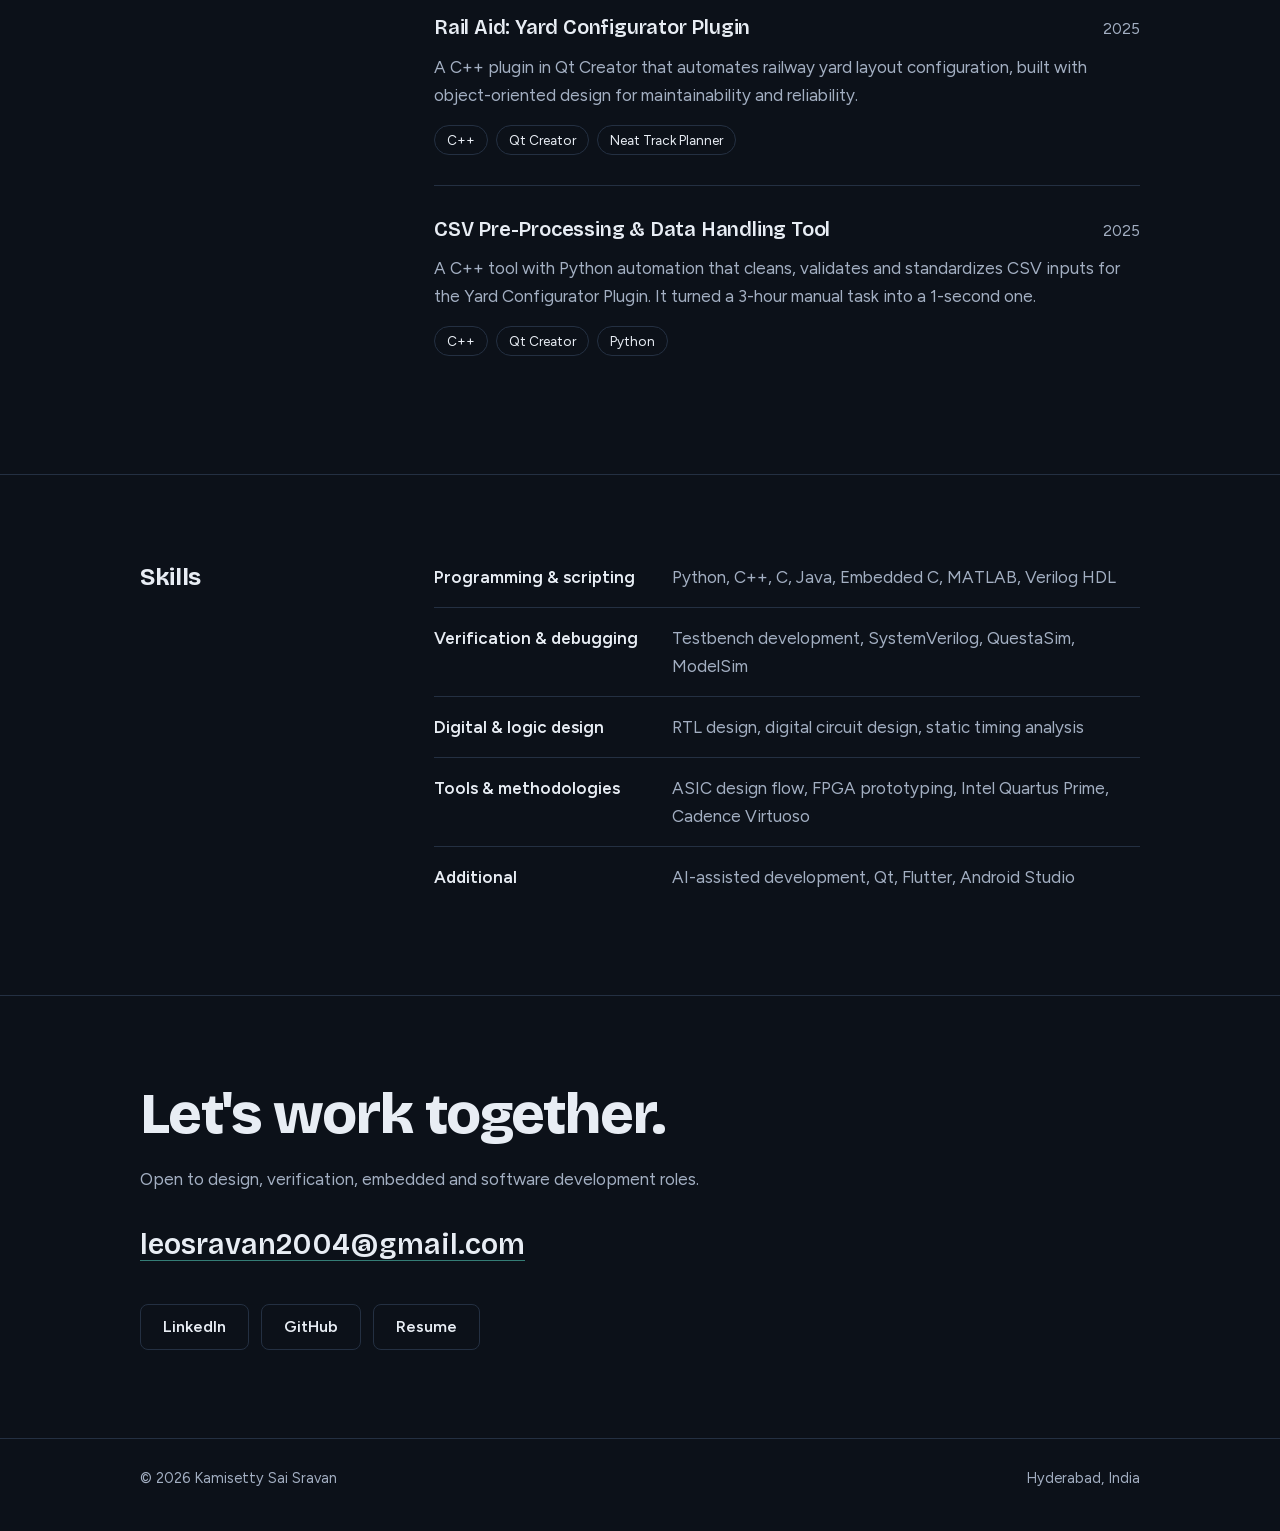
==== commit 4f016be6: "Polish portfolio: self-hosted type, editorial layout, a11y" ====
--- a/index.html
+++ b/index.html
@@ -3,189 +3,321 @@
 <head>
 <meta charset="UTF-8">
 <meta name="viewport" content="width=device-width, initial-scale=1">
-<title>Kamisetty Sai Sravan | VLSI & Embedded Systems</title>
+<title>Kamisetty Sai Sravan | VLSI, Embedded Systems &amp; Software</title>
 <meta name="description" content="Portfolio of Kamisetty Sai Sravan: Electronics and Communication Engineering graduate and Intern at Siemens EDA, working across VLSI, embedded systems and software.">
+<meta name="theme-color" content="#0c1119">
+<link rel="preload" href="assets/fonts/bricolage-grotesque-latin.woff2" as="font" type="font/woff2" crossorigin>
+<link rel="preload" href="assets/fonts/figtree-latin.woff2" as="font" type="font/woff2" crossorigin>
 <style>
-:root{--bg:#0b1020;--card:#141b30;--text:#e6e9f2;--muted:#9aa4bf;--accent:#5eead4;--accent2:#818cf8;--border:#232c47}
+@font-face{font-family:"Bricolage Grotesque";font-style:normal;font-weight:200 800;font-display:swap;src:url("assets/fonts/bricolage-grotesque-latin.woff2") format("woff2")}
+@font-face{font-family:"Figtree";font-style:normal;font-weight:300 900;font-display:swap;src:url("assets/fonts/figtree-latin.woff2") format("woff2")}
+
+:root{
+  --bg:#0c1119;
+  --surface:#121a26;
+  --line:#243042;
+  --text:#e8edf4;
+  --muted:#a3afc2;
+  --accent:#5eead4;
+  --accent-ink:#04201b;
+  --display:"Bricolage Grotesque","Segoe UI",system-ui,sans-serif;
+  --body:"Figtree","Segoe UI",system-ui,sans-serif;
+  --ease:cubic-bezier(.16,1,.3,1);
+  color-scheme:dark;
+}
 *{box-sizing:border-box;margin:0;padding:0}
-html{scroll-behavior:smooth}
-body{font-family:system-ui,-apple-system,"Segoe UI",Roboto,sans-serif;background:var(--bg);color:var(--text);line-height:1.6}
-a{color:var(--accent);text-decoration:none}
-a:hover{text-decoration:underline}
-nav{position:sticky;top:0;background:rgba(11,16,32,.9);backdrop-filter:blur(8px);border-bottom:1px solid var(--border);z-index:10}
-nav .in{max-width:1000px;margin:auto;padding:14px 24px;display:flex;justify-content:space-between;align-items:center;flex-wrap:wrap;gap:8px}
-nav .logo{font-weight:700;color:var(--text)}
-nav ul{display:flex;gap:20px;list-style:none;flex-wrap:wrap}
-nav ul a{color:var(--muted);font-size:.95rem}
-nav ul a:hover{color:var(--accent);text-decoration:none}
-section{max-width:1000px;margin:auto;padding:70px 24px 20px}
-h2{font-size:1.6rem;margin-bottom:28px}
-h2::after{content:"";display:block;width:48px;height:3px;background:linear-gradient(90deg,var(--accent),var(--accent2));margin-top:8px;border-radius:2px}
-.hero{padding-top:100px;padding-bottom:40px}
-.hero small{color:var(--accent);font-weight:600;letter-spacing:.08em}
-.hero h1{font-size:clamp(2.2rem,6vw,3.6rem);line-height:1.15;margin:8px 0 16px}
-.hero h1 span{background:linear-gradient(90deg,var(--accent),var(--accent2));-webkit-background-clip:text;background-clip:text;color:transparent}
-.hero p{color:var(--muted);max-width:640px;font-size:1.1rem}
-.btns{display:flex;gap:12px;margin-top:28px;flex-wrap:wrap}
-.btn{padding:10px 20px;border-radius:8px;font-weight:600;border:1px solid var(--accent);display:inline-block}
-.btn.primary{background:var(--accent);color:#06201c}
-.btn:hover{text-decoration:none;opacity:.85}
-.grid{display:grid;grid-template-columns:repeat(auto-fit,minmax(290px,1fr));gap:20px}
-.card{background:var(--card);border:1px solid var(--border);border-radius:12px;padding:22px}
-.card h3{font-size:1.1rem;margin-bottom:4px}
-.meta{color:var(--muted);font-size:.9rem;margin-bottom:10px}
-.card ul{padding-left:18px;color:var(--muted);font-size:.95rem}
-.card li{margin-bottom:4px}
-.tags{display:flex;flex-wrap:wrap;gap:6px;margin-top:12px}
-.tags span{font-size:.78rem;padding:3px 10px;border-radius:999px;background:#1d2745;color:var(--accent2)}
-.timeline .card{margin-bottom:20px}
-.stats{display:flex;gap:30px;flex-wrap:wrap;margin-top:36px}
-.stats div b{display:block;font-size:1.8rem;color:var(--accent)}
-.stats div{color:var(--muted);font-size:.9rem}
-.skills .card h3{color:var(--accent);font-size:1rem;margin-bottom:8px}
-.skills .card p{color:var(--muted);font-size:.95rem}
-.contact{text-align:center;padding-bottom:60px}
-.contact h2::after{margin:8px auto 0}
-.contact p{color:var(--muted);margin-bottom:20px}
-.contact .btns{justify-content:center}
-footer{text-align:center;color:var(--muted);font-size:.85rem;padding:24px;border-top:1px solid var(--border)}
+html{scroll-behavior:smooth;scroll-padding-top:84px;scrollbar-color:#2c3a50 var(--bg);scrollbar-width:thin}
+body{font-family:var(--body);font-size:1.0625rem;line-height:1.65;background:var(--bg);color:var(--text);-webkit-font-smoothing:antialiased}
+::selection{background:var(--accent);color:var(--accent-ink)}
+a{color:inherit;text-decoration-color:rgba(94,234,212,.5);text-underline-offset:.22em;text-decoration-thickness:1px}
+a:hover{color:var(--accent);text-decoration-color:var(--accent)}
+:focus-visible{outline:2px solid var(--accent);outline-offset:3px;border-radius:3px}
+.skip{position:absolute;left:16px;top:-60px;background:var(--accent);color:var(--accent-ink);padding:8px 14px;border-radius:6px;font-weight:600;z-index:30;text-decoration:none}
+.skip:focus{top:12px;color:var(--accent-ink)}
+
+.wrap{max-width:1080px;margin:0 auto;padding:0 clamp(20px,5vw,40px)}
+
+.site-header{position:sticky;top:0;z-index:20;background:rgba(12,17,25,.88);backdrop-filter:blur(10px);border-bottom:1px solid var(--line)}
+.site-header .wrap{display:flex;align-items:center;justify-content:space-between;gap:16px;min-height:60px;flex-wrap:wrap;padding-top:8px;padding-bottom:8px}
+.mark{font-family:var(--display);font-weight:700;font-size:1.1rem;text-decoration:none;letter-spacing:-.01em}
+nav ul{display:flex;gap:4px;list-style:none;flex-wrap:wrap}
+nav a{display:block;padding:8px 12px;font-size:.95rem;color:var(--muted);text-decoration:none;border-radius:6px;transition:color .2s}
+nav a:hover{color:var(--text)}
+
+.hero{padding-top:clamp(72px,14vw,150px);padding-bottom:clamp(56px,9vw,100px)}
+.hero h1{font-family:var(--display);font-weight:800;font-size:clamp(2.8rem,9vw,6rem);line-height:1;letter-spacing:-.035em;text-wrap:balance;max-width:11ch}
+.hero .role{margin-top:clamp(20px,3vw,32px);font-family:var(--display);font-size:clamp(1.2rem,2.6vw,1.6rem);font-weight:500;max-width:34ch;text-wrap:balance}
+.hero .role em{font-style:normal;color:var(--accent)}
+.hero .lede{margin-top:16px;color:var(--muted);max-width:56ch}
+.actions{display:flex;flex-wrap:wrap;gap:12px;margin-top:36px}
+.btn{display:inline-flex;align-items:center;min-height:46px;padding:0 22px;border-radius:8px;border:1px solid var(--line);font-weight:600;font-size:1rem;text-decoration:none;color:var(--text);transition:border-color .2s,background .2s,transform .2s var(--ease)}
+.btn:hover{border-color:var(--accent);color:var(--text);background:var(--surface)}
+.btn:active{transform:translateY(1px)}
+.btn.primary{background:var(--accent);border-color:var(--accent);color:var(--accent-ink)}
+.btn.primary:hover{background:#7ff0de;border-color:#7ff0de;color:var(--accent-ink)}
+
+@keyframes rise{from{opacity:0;transform:translateY(18px)}to{opacity:1;transform:none}}
+.hero > *{animation:rise .9s var(--ease) backwards}
+.hero .role{animation-delay:.1s}
+.hero .lede{animation-delay:.18s}
+.hero .actions{animation-delay:.26s}
+
+section{border-top:1px solid var(--line);padding:clamp(48px,8vw,88px) 0}
+.split{display:grid;grid-template-columns:minmax(150px,230px) 1fr;gap:clamp(24px,5vw,64px)}
+h2{font-family:var(--display);font-weight:700;font-size:1.5rem;letter-spacing:-.015em;line-height:1.2}
+.split > h2{position:sticky;top:96px;align-self:start}
+.prose{max-width:62ch;color:var(--muted)}
+.prose p + p{margin-top:1em}
+.prose strong{color:var(--text);font-weight:600}
+.facts{margin-top:32px;display:grid;gap:10px;color:var(--muted);font-size:.98rem}
+.facts div{display:flex;gap:14px}
+.facts dt{min-width:84px;color:var(--text);font-weight:600}
+
+.row{display:grid;grid-template-columns:150px 1fr;gap:8px 28px;padding:28px 0;border-top:1px solid var(--line)}
+.row:first-child{border-top:0;padding-top:0}
+.when{color:var(--muted);font-size:.95rem;font-variant-numeric:tabular-nums;padding-top:.25em}
+h3{font-family:var(--display);font-weight:600;font-size:1.25rem;line-height:1.3;letter-spacing:-.01em}
+.org{color:var(--muted);font-size:.98rem;margin-top:2px}
+.row ul{margin-top:12px;padding-left:1.1em;color:var(--muted)}
+.row li{margin-bottom:6px;max-width:64ch}
+.row li::marker,.project li::marker{color:#4a5a73}
+.now{display:inline-block;margin-left:8px;padding:1px 10px;border:1px solid var(--accent);border-radius:999px;color:var(--accent);font-family:var(--body);font-size:.78rem;font-weight:600;letter-spacing:.02em;vertical-align:.18em}
+
+.project{padding:30px 0;border-top:1px solid var(--line)}
+.project:first-child{border-top:0;padding-top:0}
+.project-head{display:flex;flex-wrap:wrap;align-items:baseline;justify-content:space-between;gap:4px 20px}
+.project.lead h3{font-size:clamp(1.6rem,3.4vw,2.1rem);font-weight:700;letter-spacing:-.02em}
+.src{font-size:.95rem;color:var(--muted)}
+.project p{margin-top:10px;color:var(--muted);max-width:64ch}
+.project ul{margin-top:10px;padding-left:1.1em;color:var(--muted);max-width:64ch}
+.project li{margin-bottom:6px}
+.project ul.tags{display:flex;flex-wrap:wrap;gap:8px;margin-top:16px;list-style:none;padding:0;max-width:none}
+.tags li{margin:0;padding:3px 12px;border:1px solid var(--line);border-radius:999px;font-size:.84rem;color:var(--text)}
+
+.skill-list{display:grid}
+.skill-list div{display:grid;grid-template-columns:210px 1fr;gap:6px 28px;padding:16px 0;border-top:1px solid var(--line)}
+.skill-list div:first-child{border-top:0;padding-top:0}
+.skill-list dt{font-weight:600}
+.skill-list dd{color:var(--muted)}
+
+.contact h2{font-size:clamp(2rem,6vw,3.6rem);font-weight:800;letter-spacing:-.03em;line-height:1.05;max-width:16ch;text-wrap:balance}
+.contact .prose{margin-top:20px}
+.mail{display:inline-block;margin-top:28px;font-family:var(--display);font-size:clamp(1.15rem,3.4vw,1.8rem);font-weight:600;word-break:break-word}
+
+footer{border-top:1px solid var(--line);padding:28px 0 40px;color:var(--muted);font-size:.9rem}
+footer .wrap{display:flex;justify-content:space-between;flex-wrap:wrap;gap:8px}
+
+@media (max-width:760px){
+  .split{grid-template-columns:1fr}
+  .split > h2{position:static}
+  .row{grid-template-columns:1fr}
+  .when{padding-top:0}
+  .skill-list div{grid-template-columns:1fr}
+  .site-header .wrap{flex-wrap:nowrap}
+  nav{overflow-x:auto;scrollbar-width:none}
+  nav ul{flex-wrap:nowrap;white-space:nowrap}
+  nav a{padding:8px 9px}
+  .mark{white-space:nowrap}
+}
+@media (prefers-reduced-motion:reduce){
+  html{scroll-behavior:auto}
+  .hero > *{animation:none}
+  *{transition:none!important}
+}
 </style>
 </head>
 <body>
-<nav><div class="in">
-  <a class="logo" href="#top">Sai Sravan</a>
-  <ul>
-    <li><a href="#about">About</a></li>
-    <li><a href="#experience">Experience</a></li>
-    <li><a href="#projects">Projects</a></li>
-    <li><a href="#skills">Skills</a></li>
-    <li><a href="#contact">Contact</a></li>
-  </ul>
-</div></nav>
-
-<section class="hero" id="top">
-  <small>HELLO, I'M</small>
-  <h1>Kamisetty <span>Sai Sravan</span></h1>
-  <p>Intern at <b>Siemens EDA</b> and ECE graduate from VIT, building at the intersection of <b>VLSI</b>, <b>embedded systems</b> and software. Open to all roles, including developer roles.</p>
-  <div class="btns">
-    <a class="btn primary" href="resume.html" target="_blank" rel="noopener">View Resume</a>
-    <a class="btn" href="https://github.com/SaiSravanKamisetty" target="_blank" rel="noopener">GitHub</a>
-    <a class="btn" href="https://linkedin.com/in/sai-sravan-kamisetty" target="_blank" rel="noopener">LinkedIn</a>
+<a class="skip" href="#main">Skip to content</a>
+
+<header class="site-header">
+  <div class="wrap">
+    <a class="mark" href="#top">Sai Sravan</a>
+    <nav aria-label="Primary">
+      <ul>
+        <li><a href="#about">About</a></li>
+        <li><a href="#experience">Experience</a></li>
+        <li><a href="#projects">Projects</a></li>
+        <li><a href="#skills">Skills</a></li>
+        <li><a href="#contact">Contact</a></li>
+      </ul>
+    </nav>
   </div>
-</section>
-
-<section id="about">
-  <h2>About</h2>
-  <p style="color:var(--muted);max-width:760px">I'm an Electronics and Communication Engineering graduate from Vellore Institute of Technology and currently an intern at Siemens EDA, Hyderabad. I have a strong foundation in VLSI and embedded systems, plus hands-on software experience using AI-assisted development. I learn new tools and methodologies quickly and commit fully in dynamic environments. I'm open to all roles, developer roles included.</p>
-  <div class="stats">
-    <div><b>9.02</b>CGPA / 10</div>
-    <div><b>3</b>Engineering internships</div>
-    <div><b>1,400+</b>Members led (VIT Film Society)</div>
-    <div><b>3 hrs → 1 s</b>Task automated</div>
+</header>
+
+<main id="main">
+  <div class="hero wrap" id="top">
+    <h1>Kamisetty Sai Sravan</h1>
+    <p class="role">Intern at <em>Siemens EDA</em>, working across VLSI, embedded systems and software.</p>
+    <p class="lede">ECE graduate from VIT, based in Hyderabad. I design chips, write firmware and build tools, and I'm open to all roles, developer roles included.</p>
+    <div class="actions">
+      <a class="btn primary" href="resume.html" target="_blank" rel="noopener">View resume</a>
+      <a class="btn" href="https://github.com/SaiSravanKamisetty" target="_blank" rel="noopener">GitHub</a>
+      <a class="btn" href="https://linkedin.com/in/sai-sravan-kamisetty" target="_blank" rel="noopener">LinkedIn</a>
+    </div>
   </div>
-  <h3 style="margin:36px 0 12px">Education</h3>
-  <div class="card">
-    <h3>Vellore Institute of Technology</h3>
-    <div class="meta">B.Tech, Electronics and Communication Engineering · Sept 2022 – June 2026 (Graduated)</div>
-    <ul><li>CGPA: 9.02 / 10</li><li>Coursework: VLSI, Embedded Systems, Software Development</li></ul>
+
+  <section id="about">
+    <div class="wrap split">
+      <h2>About</h2>
+      <div>
+        <div class="prose">
+          <p>I'm an Electronics and Communication Engineering graduate from Vellore Institute of Technology and currently an intern at <strong>Siemens EDA, Hyderabad</strong>. My foundation is in VLSI and embedded systems, and I've added hands-on software experience, including AI-assisted development.</p>
+          <p>I learn new tools and methodologies quickly and commit fully in dynamic environments. Until January 2026 I chaired the VIT Film Society, leading 1,400+ members.</p>
+        </div>
+        <dl class="facts">
+          <div><dt>Education</dt><dd>B.Tech, Electronics and Communication Engineering, VIT · 2022–2026 · CGPA 9.02 / 10</dd></div>
+          <div><dt>Coursework</dt><dd>VLSI, Embedded Systems, Software Development</dd></div>
+        </dl>
+      </div>
+    </div>
+  </section>
+
+  <section id="experience">
+    <div class="wrap split">
+      <h2>Experience</h2>
+      <div>
+        <article class="row">
+          <div class="when">Jan 2026 – Present</div>
+          <div>
+            <h3>Intern <span class="now">Current</span></h3>
+            <p class="org">Siemens EDA · Hyderabad, IN</p>
+          </div>
+        </article>
+        <article class="row">
+          <div class="when">May – June 2025</div>
+          <div>
+            <h3>Trainee Embedded Engineer</h3>
+            <p class="org">Quadrant Future Tek Ltd · Hyderabad, IN</p>
+            <ul>
+              <li>Developed firmware for ADAM (Automatic Distance and Approach Management) pressure sensor cards.</li>
+              <li>Built the Yard Configurator Plugin for the Railway Track Planner (Rail Aid).</li>
+              <li>Developed a CSV pre-processing application for the Configurator Plugin.</li>
+            </ul>
+          </div>
+        </article>
+        <article class="row">
+          <div class="when">June 2024</div>
+          <div>
+            <h3>Trainee Embedded Engineer</h3>
+            <p class="org">Zoraiz Embedded Systems · Hyderabad, IN</p>
+            <ul>
+              <li>Designed schematics for IoT modules using LoRa and ESP32.</li>
+              <li>Ran functional, integration and hardware validation testing, gaining exposure to silicon validation workflows.</li>
+            </ul>
+          </div>
+        </article>
+        <article class="row">
+          <div class="when">Jan 2025 – Jan 2026</div>
+          <div>
+            <h3>Chairperson</h3>
+            <p class="org">VIT Film Society · VIT University</p>
+            <ul>
+              <li>Led one of the university's largest A-listed clubs, with 1,400+ members, overseeing events, operations and student engagement.</li>
+            </ul>
+          </div>
+        </article>
+      </div>
+    </div>
+  </section>
+
+  <section id="projects">
+    <div class="wrap split">
+      <h2>Projects</h2>
+      <div>
+        <article class="project lead">
+          <div class="project-head">
+            <h3>Low Power SRAM Design</h3>
+            <a class="src" href="https://github.com/SaiSravanKamisetty/Low-Power-SRAM-Design-using-Cadence-Virtuoso" target="_blank" rel="noopener">Source on GitHub</a>
+          </div>
+          <p>A low-power 10T SRAM cell designed and verified in Cadence Virtuoso. Built first in GPDK90, then migrated to GPDK45 for better power and performance.</p>
+          <ul>
+            <li>Took the cell from schematic to layout, with pre- and post-layout simulations.</li>
+            <li>Ongoing SNM and power analysis; pre-silicon verification with DRC, LVS and parasitic extraction.</li>
+          </ul>
+          <ul class="tags"><li>Cadence Virtuoso</li><li>GPDK90</li><li>GPDK45</li></ul>
+        </article>
+
+        <article class="project">
+          <div class="project-head">
+            <h3>FPGA-based Solar Filament &amp; Sunspot Detection</h3>
+            <a class="src" href="https://github.com/SaiSravanKamisetty/FPGA-based-Solar-Filament-Sunspot-Detection" target="_blank" rel="noopener">Source on GitHub</a>
+          </div>
+          <p>Real-time analysis of solar H-alpha images on FPGA. Work in progress.</p>
+          <ul>
+            <li>Validated the full pipeline in MATLAB: CLAHE, thresholding and edge detection.</li>
+            <li>Implemented CLAHE with bilinear interpolation in Verilog and simulated it in ModelSim.</li>
+          </ul>
+          <ul class="tags"><li>Verilog</li><li>ModelSim</li><li>MATLAB</li><li>FPGA</li></ul>
+        </article>
+
+        <article class="project">
+          <div class="project-head">
+            <h3>SafeBuddy</h3>
+            <a class="src" href="https://github.com/SaiSravanKamisetty/SafeBuddyApp" target="_blank" rel="noopener">Source on GitHub</a>
+          </div>
+          <p>A Flutter companion app for a SIM-based tracking device.</p>
+          <ul>
+            <li>Dashboard, map view, location history, battery status and a remote ring feature.</li>
+            <li>Parses structured SMS messages from the device and checks each against a stored per-device key before accepting it.</li>
+            <li>Manages multiple devices and keeps location history on the phone.</li>
+          </ul>
+          <ul class="tags"><li>Flutter</li><li>Dart</li><li>SMS</li></ul>
+        </article>
+
+        <article class="project">
+          <div class="project-head">
+            <h3>Rail Aid: Yard Configurator Plugin</h3>
+            <span class="src">2025</span>
+          </div>
+          <p>A C++ plugin in Qt Creator that automates railway yard layout configuration, built with object-oriented design for maintainability and reliability.</p>
+          <ul class="tags"><li>C++</li><li>Qt Creator</li><li>Neat Track Planner</li></ul>
+        </article>
+
+        <article class="project">
+          <div class="project-head">
+            <h3>CSV Pre-Processing &amp; Data Handling Tool</h3>
+            <span class="src">2025</span>
+          </div>
+          <p>A C++ tool with Python automation that cleans, validates and standardizes CSV inputs for the Yard Configurator Plugin. It turned a 3-hour manual task into a 1-second one.</p>
+          <ul class="tags"><li>C++</li><li>Qt Creator</li><li>Python</li></ul>
+        </article>
+      </div>
+    </div>
+  </section>
+
+  <section id="skills">
+    <div class="wrap split">
+      <h2>Skills</h2>
+      <dl class="skill-list">
+        <div><dt>Programming &amp; scripting</dt><dd>Python, C++, C, Java, Embedded C, MATLAB, Verilog HDL</dd></div>
+        <div><dt>Verification &amp; debugging</dt><dd>Testbench development, SystemVerilog, QuestaSim, ModelSim</dd></div>
+        <div><dt>Digital &amp; logic design</dt><dd>RTL design, digital circuit design, static timing analysis</dd></div>
+        <div><dt>Tools &amp; methodologies</dt><dd>ASIC design flow, FPGA prototyping, Intel Quartus Prime, Cadence Virtuoso</dd></div>
+        <div><dt>Additional</dt><dd>AI-assisted development, Qt, Flutter, Android Studio</dd></div>
+      </dl>
+    </div>
+  </section>
+
+  <section id="contact" class="contact">
+    <div class="wrap">
+      <h2>Let's work together.</h2>
+      <p class="prose">Open to design, verification, embedded and software development roles.</p>
+      <a class="mail" href="mailto:leosravan2004@gmail.com">leosravan2004@gmail.com</a>
+      <div class="actions">
+        <a class="btn" href="https://linkedin.com/in/sai-sravan-kamisetty" target="_blank" rel="noopener">LinkedIn</a>
+        <a class="btn" href="https://github.com/SaiSravanKamisetty" target="_blank" rel="noopener">GitHub</a>
+        <a class="btn" href="resume.html" target="_blank" rel="noopener">Resume</a>
+      </div>
+    </div>
+  </section>
+</main>
+
+<footer>
+  <div class="wrap">
+    <span>© <span id="yr">2026</span> Kamisetty Sai Sravan</span>
+    <span>Hyderabad, India</span>
   </div>
-</section>
-
-<section id="experience" class="timeline">
-  <h2>Experience</h2>
-  <div class="card">
-    <h3>Intern · Siemens EDA</h3>
-    <div class="meta">Hyderabad, IN · Jan 2026 – Present</div>
-  </div>
-  <div class="card">
-    <h3>Trainee Embedded Engineer · Quadrant Future Tek Ltd</h3>
-    <div class="meta">Hyderabad, IN · May 2025 – June 2025</div>
-    <ul>
-      <li>Developed firmware for ADAM (Automatic Distance and Approach Management) pressure sensor cards.</li>
-      <li>Built the Yard Configurator Plugin for the Railway Track Planner (Rail Aid).</li>
-      <li>Developed a CSV pre-processing application for the Configurator Plugin.</li>
-    </ul>
-  </div>
-  <div class="card">
-    <h3>Trainee Embedded Engineer · Zoraiz Embedded Systems</h3>
-    <div class="meta">Hyderabad, IN · June 2024</div>
-    <ul>
-      <li>Designed schematics for IoT modules using LoRa and ESP32.</li>
-      <li>Conducted functional, integration and hardware validation testing, gaining exposure to silicon validation workflows.</li>
-    </ul>
-  </div>
-  <div class="card">
-    <h3>Chairperson · VIT Film Society</h3>
-    <div class="meta">VIT University · Jan 2025 – Jan 2026</div>
-    <ul><li>Led one of the university's largest A-listed clubs with 1,400+ members, overseeing events, operations and student engagement.</li></ul>
-  </div>
-</section>
-
-<section id="projects">
-  <h2>Projects</h2>
-  <div class="grid">
-    <div class="card">
-      <h3>Low Power SRAM Design</h3>
-      <div class="meta">Cadence Virtuoso · <a href="https://github.com/SaiSravanKamisetty/Low-Power-SRAM-Design-using-Cadence-Virtuoso" target="_blank" rel="noopener">GitHub repo</a></div>
-      <ul><li>Designed and validated a 10T LP-SRAM cell from schematic to layout with pre/post-layout simulations.</li>
-      <li>Ongoing SNM and power analysis; pre-silicon verification (DRC, LVS, parasitic extraction).</li></ul>
-      <div class="tags"><span>Cadence Virtuoso</span><span>GPDK90</span><span>GPDK45</span></div>
-    </div>
-    <div class="card">
-      <h3>FPGA-based Solar Filament &amp; Sunspot Detection</h3>
-      <div class="meta">2025 · Work in progress · <a href="https://github.com/SaiSravanKamisetty/FPGA-based-Solar-Filament-Sunspot-Detection" target="_blank" rel="noopener">GitHub repo</a></div>
-      <ul><li>Real-time solar H-alpha image preprocessing and detection on FPGA.</li>
-      <li>Validated the full pipeline in MATLAB (CLAHE, thresholding, edge detection); implemented CLAHE with bilinear interpolation in Verilog (ModelSim).</li></ul>
-      <div class="tags"><span>Verilog</span><span>ModelSim</span><span>MATLAB</span><span>FPGA</span></div>
-    </div>
-    <div class="card">
-      <h3>SafeBuddy – Device Tracking App</h3>
-      <div class="meta">2025 · <a href="https://github.com/SaiSravanKamisetty/SafeBuddyApp" target="_blank" rel="noopener">GitHub repo</a></div>
-      <ul><li>Flutter companion app for a SIM-based tracking device, with a dashboard, map view, location history, battery status and a remote "ring device" feature.</li><li>Parses structured SMS messages from the device and verifies each against a stored per-device key before accepting it.</li><li>Manages multiple devices and persists location history locally.</li></ul>
-      <div class="tags"><span>Flutter</span><span>Dart</span><span>SMS</span></div>
-    </div>
-    <div class="card">
-      <h3>Rail Aid – Yard Configurator Plugin</h3>
-      <div class="meta">2025</div>
-      <ul><li>C++ plugin in Qt Creator automating railway yard layout configuration.</li>
-      <li>Applied object-oriented design to improve maintainability and reliability.</li></ul>
-      <div class="tags"><span>C++</span><span>Qt Creator</span><span>Neat Track Planner</span></div>
-    </div>
-    <div class="card">
-      <h3>CSV Pre-Processing &amp; Data Handling Tool</h3>
-      <div class="meta">2025</div>
-      <ul><li>C++ tool with Python automation to clean, validate and standardize CSV inputs for the Yard Configurator Plugin.</li>
-      <li>Turned a 3-hour manual task into a 1-second process.</li></ul>
-      <div class="tags"><span>C++</span><span>Qt Creator</span><span>Python</span></div>
-    </div>
-  </div>
-</section>
-
-<section id="skills" class="skills">
-  <h2>Skills</h2>
-  <div class="grid">
-    <div class="card"><h3>Programming &amp; Scripting</h3><p>Python, C++, C, Java, Embedded C, MATLAB, Verilog HDL</p></div>
-    <div class="card"><h3>Verification &amp; Debugging</h3><p>Testbench Development, SystemVerilog, QuestaSim, ModelSim</p></div>
-    <div class="card"><h3>Digital &amp; Logic Design</h3><p>RTL Design, Digital Circuit Design, Static Timing Analysis</p></div>
-    <div class="card"><h3>Tools &amp; Methodologies</h3><p>ASIC Design Flow, FPGA Prototyping, Intel Quartus Prime, Cadence Virtuoso</p></div>
-    <div class="card"><h3>Additional</h3><p>AI-assisted development, Qt, Flutter, Android Studio</p></div>
-  </div>
-</section>
-
-<section id="contact" class="contact">
-  <h2>Get in touch</h2>
-  <p>Open to all roles: design, verification, embedded and software development.</p>
-  <div class="btns">
-    <a class="btn primary" href="mailto:leosravan2004@gmail.com">leosravan2004@gmail.com</a>
-    <a class="btn" href="https://linkedin.com/in/sai-sravan-kamisetty" target="_blank" rel="noopener">LinkedIn</a>
-    <a class="btn" href="https://github.com/SaiSravanKamisetty" target="_blank" rel="noopener">GitHub</a>
-  </div>
-</section>
-
-<footer>© <script>document.write(new Date().getFullYear())</script> Kamisetty Sai Sravan · Anantapur, India</footer>
+</footer>
+<script>document.getElementById("yr").textContent=new Date().getFullYear()</script>
 </body>
 </html>
-
-
-
-
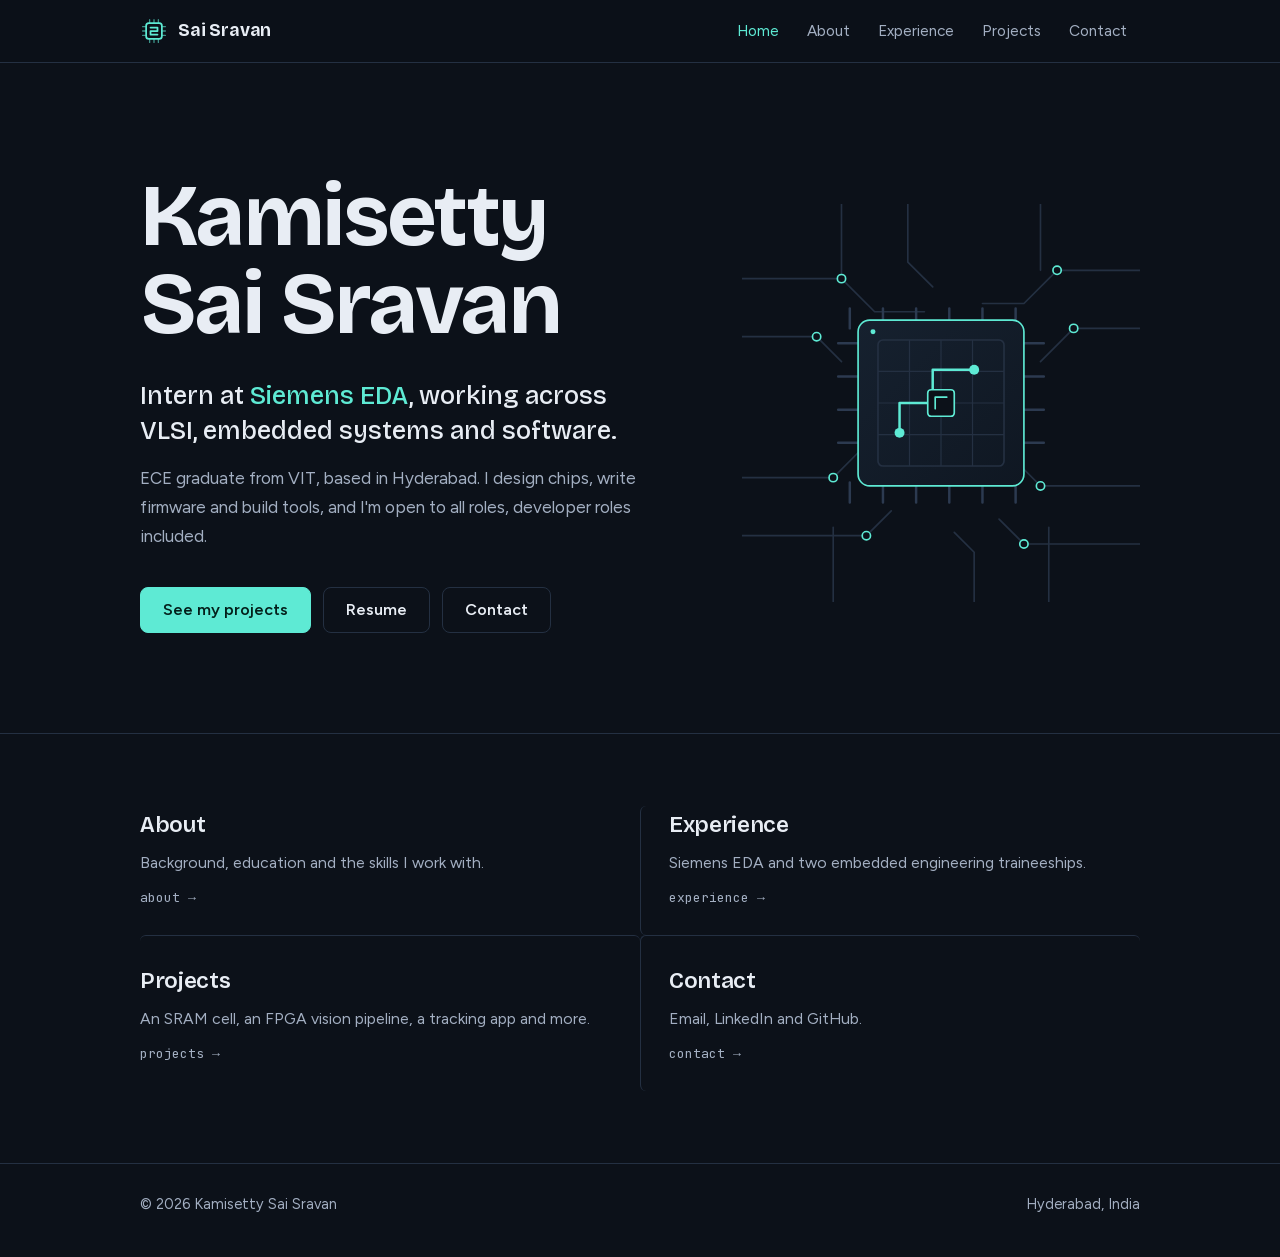
==== commit 9d423d4f: "Multi-page portfolio with SVG illustrations and refined type" ====
--- a/index.html
+++ b/index.html
@@ -6,318 +6,51 @@
 <title>Kamisetty Sai Sravan | VLSI, Embedded Systems &amp; Software</title>
 <meta name="description" content="Portfolio of Kamisetty Sai Sravan: Electronics and Communication Engineering graduate and Intern at Siemens EDA, working across VLSI, embedded systems and software.">
 <meta name="theme-color" content="#0c1119">
+<link rel="icon" href="assets/logo.svg" type="image/svg+xml">
 <link rel="preload" href="assets/fonts/bricolage-grotesque-latin.woff2" as="font" type="font/woff2" crossorigin>
-<link rel="preload" href="assets/fonts/figtree-latin.woff2" as="font" type="font/woff2" crossorigin>
-<style>
-@font-face{font-family:"Bricolage Grotesque";font-style:normal;font-weight:200 800;font-display:swap;src:url("assets/fonts/bricolage-grotesque-latin.woff2") format("woff2")}
-@font-face{font-family:"Figtree";font-style:normal;font-weight:300 900;font-display:swap;src:url("assets/fonts/figtree-latin.woff2") format("woff2")}
-
-:root{
-  --bg:#0c1119;
-  --surface:#121a26;
-  --line:#243042;
-  --text:#e8edf4;
-  --muted:#a3afc2;
-  --accent:#5eead4;
-  --accent-ink:#04201b;
-  --display:"Bricolage Grotesque","Segoe UI",system-ui,sans-serif;
-  --body:"Figtree","Segoe UI",system-ui,sans-serif;
-  --ease:cubic-bezier(.16,1,.3,1);
-  color-scheme:dark;
-}
-*{box-sizing:border-box;margin:0;padding:0}
-html{scroll-behavior:smooth;scroll-padding-top:84px;scrollbar-color:#2c3a50 var(--bg);scrollbar-width:thin}
-body{font-family:var(--body);font-size:1.0625rem;line-height:1.65;background:var(--bg);color:var(--text);-webkit-font-smoothing:antialiased}
-::selection{background:var(--accent);color:var(--accent-ink)}
-a{color:inherit;text-decoration-color:rgba(94,234,212,.5);text-underline-offset:.22em;text-decoration-thickness:1px}
-a:hover{color:var(--accent);text-decoration-color:var(--accent)}
-:focus-visible{outline:2px solid var(--accent);outline-offset:3px;border-radius:3px}
-.skip{position:absolute;left:16px;top:-60px;background:var(--accent);color:var(--accent-ink);padding:8px 14px;border-radius:6px;font-weight:600;z-index:30;text-decoration:none}
-.skip:focus{top:12px;color:var(--accent-ink)}
-
-.wrap{max-width:1080px;margin:0 auto;padding:0 clamp(20px,5vw,40px)}
-
-.site-header{position:sticky;top:0;z-index:20;background:rgba(12,17,25,.88);backdrop-filter:blur(10px);border-bottom:1px solid var(--line)}
-.site-header .wrap{display:flex;align-items:center;justify-content:space-between;gap:16px;min-height:60px;flex-wrap:wrap;padding-top:8px;padding-bottom:8px}
-.mark{font-family:var(--display);font-weight:700;font-size:1.1rem;text-decoration:none;letter-spacing:-.01em}
-nav ul{display:flex;gap:4px;list-style:none;flex-wrap:wrap}
-nav a{display:block;padding:8px 12px;font-size:.95rem;color:var(--muted);text-decoration:none;border-radius:6px;transition:color .2s}
-nav a:hover{color:var(--text)}
-
-.hero{padding-top:clamp(72px,14vw,150px);padding-bottom:clamp(56px,9vw,100px)}
-.hero h1{font-family:var(--display);font-weight:800;font-size:clamp(2.8rem,9vw,6rem);line-height:1;letter-spacing:-.035em;text-wrap:balance;max-width:11ch}
-.hero .role{margin-top:clamp(20px,3vw,32px);font-family:var(--display);font-size:clamp(1.2rem,2.6vw,1.6rem);font-weight:500;max-width:34ch;text-wrap:balance}
-.hero .role em{font-style:normal;color:var(--accent)}
-.hero .lede{margin-top:16px;color:var(--muted);max-width:56ch}
-.actions{display:flex;flex-wrap:wrap;gap:12px;margin-top:36px}
-.btn{display:inline-flex;align-items:center;min-height:46px;padding:0 22px;border-radius:8px;border:1px solid var(--line);font-weight:600;font-size:1rem;text-decoration:none;color:var(--text);transition:border-color .2s,background .2s,transform .2s var(--ease)}
-.btn:hover{border-color:var(--accent);color:var(--text);background:var(--surface)}
-.btn:active{transform:translateY(1px)}
-.btn.primary{background:var(--accent);border-color:var(--accent);color:var(--accent-ink)}
-.btn.primary:hover{background:#7ff0de;border-color:#7ff0de;color:var(--accent-ink)}
-
-@keyframes rise{from{opacity:0;transform:translateY(18px)}to{opacity:1;transform:none}}
-.hero > *{animation:rise .9s var(--ease) backwards}
-.hero .role{animation-delay:.1s}
-.hero .lede{animation-delay:.18s}
-.hero .actions{animation-delay:.26s}
-
-section{border-top:1px solid var(--line);padding:clamp(48px,8vw,88px) 0}
-.split{display:grid;grid-template-columns:minmax(150px,230px) 1fr;gap:clamp(24px,5vw,64px)}
-h2{font-family:var(--display);font-weight:700;font-size:1.5rem;letter-spacing:-.015em;line-height:1.2}
-.split > h2{position:sticky;top:96px;align-self:start}
-.prose{max-width:62ch;color:var(--muted)}
-.prose p + p{margin-top:1em}
-.prose strong{color:var(--text);font-weight:600}
-.facts{margin-top:32px;display:grid;gap:10px;color:var(--muted);font-size:.98rem}
-.facts div{display:flex;gap:14px}
-.facts dt{min-width:84px;color:var(--text);font-weight:600}
-
-.row{display:grid;grid-template-columns:150px 1fr;gap:8px 28px;padding:28px 0;border-top:1px solid var(--line)}
-.row:first-child{border-top:0;padding-top:0}
-.when{color:var(--muted);font-size:.95rem;font-variant-numeric:tabular-nums;padding-top:.25em}
-h3{font-family:var(--display);font-weight:600;font-size:1.25rem;line-height:1.3;letter-spacing:-.01em}
-.org{color:var(--muted);font-size:.98rem;margin-top:2px}
-.row ul{margin-top:12px;padding-left:1.1em;color:var(--muted)}
-.row li{margin-bottom:6px;max-width:64ch}
-.row li::marker,.project li::marker{color:#4a5a73}
-.now{display:inline-block;margin-left:8px;padding:1px 10px;border:1px solid var(--accent);border-radius:999px;color:var(--accent);font-family:var(--body);font-size:.78rem;font-weight:600;letter-spacing:.02em;vertical-align:.18em}
-
-.project{padding:30px 0;border-top:1px solid var(--line)}
-.project:first-child{border-top:0;padding-top:0}
-.project-head{display:flex;flex-wrap:wrap;align-items:baseline;justify-content:space-between;gap:4px 20px}
-.project.lead h3{font-size:clamp(1.6rem,3.4vw,2.1rem);font-weight:700;letter-spacing:-.02em}
-.src{font-size:.95rem;color:var(--muted)}
-.project p{margin-top:10px;color:var(--muted);max-width:64ch}
-.project ul{margin-top:10px;padding-left:1.1em;color:var(--muted);max-width:64ch}
-.project li{margin-bottom:6px}
-.project ul.tags{display:flex;flex-wrap:wrap;gap:8px;margin-top:16px;list-style:none;padding:0;max-width:none}
-.tags li{margin:0;padding:3px 12px;border:1px solid var(--line);border-radius:999px;font-size:.84rem;color:var(--text)}
-
-.skill-list{display:grid}
-.skill-list div{display:grid;grid-template-columns:210px 1fr;gap:6px 28px;padding:16px 0;border-top:1px solid var(--line)}
-.skill-list div:first-child{border-top:0;padding-top:0}
-.skill-list dt{font-weight:600}
-.skill-list dd{color:var(--muted)}
-
-.contact h2{font-size:clamp(2rem,6vw,3.6rem);font-weight:800;letter-spacing:-.03em;line-height:1.05;max-width:16ch;text-wrap:balance}
-.contact .prose{margin-top:20px}
-.mail{display:inline-block;margin-top:28px;font-family:var(--display);font-size:clamp(1.15rem,3.4vw,1.8rem);font-weight:600;word-break:break-word}
-
-footer{border-top:1px solid var(--line);padding:28px 0 40px;color:var(--muted);font-size:.9rem}
-footer .wrap{display:flex;justify-content:space-between;flex-wrap:wrap;gap:8px}
-
-@media (max-width:760px){
-  .split{grid-template-columns:1fr}
-  .split > h2{position:static}
-  .row{grid-template-columns:1fr}
-  .when{padding-top:0}
-  .skill-list div{grid-template-columns:1fr}
-  .site-header .wrap{flex-wrap:nowrap}
-  nav{overflow-x:auto;scrollbar-width:none}
-  nav ul{flex-wrap:nowrap;white-space:nowrap}
-  nav a{padding:8px 9px}
-  .mark{white-space:nowrap}
-}
-@media (prefers-reduced-motion:reduce){
-  html{scroll-behavior:auto}
-  .hero > *{animation:none}
-  *{transition:none!important}
-}
-</style>
+<link rel="stylesheet" href="assets/style.css">
 </head>
 <body>
 <a class="skip" href="#main">Skip to content</a>
-
-<header class="site-header">
-  <div class="wrap">
-    <a class="mark" href="#top">Sai Sravan</a>
-    <nav aria-label="Primary">
-      <ul>
-        <li><a href="#about">About</a></li>
-        <li><a href="#experience">Experience</a></li>
-        <li><a href="#projects">Projects</a></li>
-        <li><a href="#skills">Skills</a></li>
-        <li><a href="#contact">Contact</a></li>
-      </ul>
-    </nav>
-  </div>
-</header>
+<header class="site-header"><div class="wrap">
+  <a class="mark" href="index.html"><img src="assets/logo.svg" alt=""><span>Sai Sravan</span></a>
+  <nav aria-label="Primary"><ul>
+    <li><a href="index.html" aria-current="page">Home</a></li>
+    <li><a href="about.html">About</a></li>
+    <li><a href="experience.html">Experience</a></li>
+    <li><a href="projects.html">Projects</a></li>
+    <li><a href="contact.html">Contact</a></li>
+  </ul></nav>
+</div></header>
 
 <main id="main">
-  <div class="hero wrap" id="top">
-    <h1>Kamisetty Sai Sravan</h1>
-    <p class="role">Intern at <em>Siemens EDA</em>, working across VLSI, embedded systems and software.</p>
-    <p class="lede">ECE graduate from VIT, based in Hyderabad. I design chips, write firmware and build tools, and I'm open to all roles, developer roles included.</p>
-    <div class="actions">
-      <a class="btn primary" href="resume.html" target="_blank" rel="noopener">View resume</a>
-      <a class="btn" href="https://github.com/SaiSravanKamisetty" target="_blank" rel="noopener">GitHub</a>
-      <a class="btn" href="https://linkedin.com/in/sai-sravan-kamisetty" target="_blank" rel="noopener">LinkedIn</a>
+  <div class="hero wrap">
+    <div class="hero-copy">
+      <h1>Kamisetty Sai Sravan</h1>
+      <p class="role">Intern at <em>Siemens EDA</em>, working across VLSI, embedded systems and software.</p>
+      <p class="lede">ECE graduate from VIT, based in Hyderabad. I design chips, write firmware and build tools, and I'm open to all roles, developer roles included.</p>
+      <div class="actions">
+        <a class="btn primary" href="projects.html">See my projects</a>
+        <a class="btn" href="resume.html" target="_blank" rel="noopener">Resume</a>
+        <a class="btn" href="contact.html">Contact</a>
+      </div>
+    </div>
+    <img class="hero-art" src="assets/hero.svg" alt="Illustration of a microchip with circuit traces" width="480" height="480">
+  </div>
+
+  <div class="band">
+    <div class="wrap">
+      <nav class="signpost" aria-label="Site sections">
+        <a href="about.html"><span class="t">About</span><span class="d">Background, education and the skills I work with.</span><span class="go">about →</span></a>
+        <a href="experience.html"><span class="t">Experience</span><span class="d">Siemens EDA and two embedded engineering traineeships.</span><span class="go">experience →</span></a>
+        <a href="projects.html"><span class="t">Projects</span><span class="d">An SRAM cell, an FPGA vision pipeline, a tracking app and more.</span><span class="go">projects →</span></a>
+        <a href="contact.html"><span class="t">Contact</span><span class="d">Email, LinkedIn and GitHub.</span><span class="go">contact →</span></a>
+      </nav>
     </div>
   </div>
-
-  <section id="about">
-    <div class="wrap split">
-      <h2>About</h2>
-      <div>
-        <div class="prose">
-          <p>I'm an Electronics and Communication Engineering graduate from Vellore Institute of Technology and currently an intern at <strong>Siemens EDA, Hyderabad</strong>. My foundation is in VLSI and embedded systems, and I've added hands-on software experience, including AI-assisted development.</p>
-          <p>I learn new tools and methodologies quickly and commit fully in dynamic environments. Until January 2026 I chaired the VIT Film Society, leading 1,400+ members.</p>
-        </div>
-        <dl class="facts">
-          <div><dt>Education</dt><dd>B.Tech, Electronics and Communication Engineering, VIT · 2022–2026 · CGPA 9.02 / 10</dd></div>
-          <div><dt>Coursework</dt><dd>VLSI, Embedded Systems, Software Development</dd></div>
-        </dl>
-      </div>
-    </div>
-  </section>
-
-  <section id="experience">
-    <div class="wrap split">
-      <h2>Experience</h2>
-      <div>
-        <article class="row">
-          <div class="when">Jan 2026 – Present</div>
-          <div>
-            <h3>Intern <span class="now">Current</span></h3>
-            <p class="org">Siemens EDA · Hyderabad, IN</p>
-          </div>
-        </article>
-        <article class="row">
-          <div class="when">May – June 2025</div>
-          <div>
-            <h3>Trainee Embedded Engineer</h3>
-            <p class="org">Quadrant Future Tek Ltd · Hyderabad, IN</p>
-            <ul>
-              <li>Developed firmware for ADAM (Automatic Distance and Approach Management) pressure sensor cards.</li>
-              <li>Built the Yard Configurator Plugin for the Railway Track Planner (Rail Aid).</li>
-              <li>Developed a CSV pre-processing application for the Configurator Plugin.</li>
-            </ul>
-          </div>
-        </article>
-        <article class="row">
-          <div class="when">June 2024</div>
-          <div>
-            <h3>Trainee Embedded Engineer</h3>
-            <p class="org">Zoraiz Embedded Systems · Hyderabad, IN</p>
-            <ul>
-              <li>Designed schematics for IoT modules using LoRa and ESP32.</li>
-              <li>Ran functional, integration and hardware validation testing, gaining exposure to silicon validation workflows.</li>
-            </ul>
-          </div>
-        </article>
-        <article class="row">
-          <div class="when">Jan 2025 – Jan 2026</div>
-          <div>
-            <h3>Chairperson</h3>
-            <p class="org">VIT Film Society · VIT University</p>
-            <ul>
-              <li>Led one of the university's largest A-listed clubs, with 1,400+ members, overseeing events, operations and student engagement.</li>
-            </ul>
-          </div>
-        </article>
-      </div>
-    </div>
-  </section>
-
-  <section id="projects">
-    <div class="wrap split">
-      <h2>Projects</h2>
-      <div>
-        <article class="project lead">
-          <div class="project-head">
-            <h3>Low Power SRAM Design</h3>
-            <a class="src" href="https://github.com/SaiSravanKamisetty/Low-Power-SRAM-Design-using-Cadence-Virtuoso" target="_blank" rel="noopener">Source on GitHub</a>
-          </div>
-          <p>A low-power 10T SRAM cell designed and verified in Cadence Virtuoso. Built first in GPDK90, then migrated to GPDK45 for better power and performance.</p>
-          <ul>
-            <li>Took the cell from schematic to layout, with pre- and post-layout simulations.</li>
-            <li>Ongoing SNM and power analysis; pre-silicon verification with DRC, LVS and parasitic extraction.</li>
-          </ul>
-          <ul class="tags"><li>Cadence Virtuoso</li><li>GPDK90</li><li>GPDK45</li></ul>
-        </article>
-
-        <article class="project">
-          <div class="project-head">
-            <h3>FPGA-based Solar Filament &amp; Sunspot Detection</h3>
-            <a class="src" href="https://github.com/SaiSravanKamisetty/FPGA-based-Solar-Filament-Sunspot-Detection" target="_blank" rel="noopener">Source on GitHub</a>
-          </div>
-          <p>Real-time analysis of solar H-alpha images on FPGA. Work in progress.</p>
-          <ul>
-            <li>Validated the full pipeline in MATLAB: CLAHE, thresholding and edge detection.</li>
-            <li>Implemented CLAHE with bilinear interpolation in Verilog and simulated it in ModelSim.</li>
-          </ul>
-          <ul class="tags"><li>Verilog</li><li>ModelSim</li><li>MATLAB</li><li>FPGA</li></ul>
-        </article>
-
-        <article class="project">
-          <div class="project-head">
-            <h3>SafeBuddy</h3>
-            <a class="src" href="https://github.com/SaiSravanKamisetty/SafeBuddyApp" target="_blank" rel="noopener">Source on GitHub</a>
-          </div>
-          <p>A Flutter companion app for a SIM-based tracking device.</p>
-          <ul>
-            <li>Dashboard, map view, location history, battery status and a remote ring feature.</li>
-            <li>Parses structured SMS messages from the device and checks each against a stored per-device key before accepting it.</li>
-            <li>Manages multiple devices and keeps location history on the phone.</li>
-          </ul>
-          <ul class="tags"><li>Flutter</li><li>Dart</li><li>SMS</li></ul>
-        </article>
-
-        <article class="project">
-          <div class="project-head">
-            <h3>Rail Aid: Yard Configurator Plugin</h3>
-            <span class="src">2025</span>
-          </div>
-          <p>A C++ plugin in Qt Creator that automates railway yard layout configuration, built with object-oriented design for maintainability and reliability.</p>
-          <ul class="tags"><li>C++</li><li>Qt Creator</li><li>Neat Track Planner</li></ul>
-        </article>
-
-        <article class="project">
-          <div class="project-head">
-            <h3>CSV Pre-Processing &amp; Data Handling Tool</h3>
-            <span class="src">2025</span>
-          </div>
-          <p>A C++ tool with Python automation that cleans, validates and standardizes CSV inputs for the Yard Configurator Plugin. It turned a 3-hour manual task into a 1-second one.</p>
-          <ul class="tags"><li>C++</li><li>Qt Creator</li><li>Python</li></ul>
-        </article>
-      </div>
-    </div>
-  </section>
-
-  <section id="skills">
-    <div class="wrap split">
-      <h2>Skills</h2>
-      <dl class="skill-list">
-        <div><dt>Programming &amp; scripting</dt><dd>Python, C++, C, Java, Embedded C, MATLAB, Verilog HDL</dd></div>
-        <div><dt>Verification &amp; debugging</dt><dd>Testbench development, SystemVerilog, QuestaSim, ModelSim</dd></div>
-        <div><dt>Digital &amp; logic design</dt><dd>RTL design, digital circuit design, static timing analysis</dd></div>
-        <div><dt>Tools &amp; methodologies</dt><dd>ASIC design flow, FPGA prototyping, Intel Quartus Prime, Cadence Virtuoso</dd></div>
-        <div><dt>Additional</dt><dd>AI-assisted development, Qt, Flutter, Android Studio</dd></div>
-      </dl>
-    </div>
-  </section>
-
-  <section id="contact" class="contact">
-    <div class="wrap">
-      <h2>Let's work together.</h2>
-      <p class="prose">Open to design, verification, embedded and software development roles.</p>
-      <a class="mail" href="mailto:leosravan2004@gmail.com">leosravan2004@gmail.com</a>
-      <div class="actions">
-        <a class="btn" href="https://linkedin.com/in/sai-sravan-kamisetty" target="_blank" rel="noopener">LinkedIn</a>
-        <a class="btn" href="https://github.com/SaiSravanKamisetty" target="_blank" rel="noopener">GitHub</a>
-        <a class="btn" href="resume.html" target="_blank" rel="noopener">Resume</a>
-      </div>
-    </div>
-  </section>
 </main>
 
-<footer>
-  <div class="wrap">
-    <span>© <span id="yr">2026</span> Kamisetty Sai Sravan</span>
-    <span>Hyderabad, India</span>
-  </div>
-</footer>
+<footer><div class="wrap"><span>© <span id="yr">2026</span> Kamisetty Sai Sravan</span><span>Hyderabad, India</span></div></footer>
 <script>document.getElementById("yr").textContent=new Date().getFullYear()</script>
 </body>
 </html>
--- a/assets/style.css
+++ b/assets/style.css
@@ -0,0 +1,166 @@
+@font-face{font-family:"Bricolage Grotesque";font-style:normal;font-weight:200 800;font-display:swap;src:url("fonts/bricolage-grotesque-latin.woff2") format("woff2")}
+@font-face{font-family:"Figtree";font-style:normal;font-weight:300 900;font-display:swap;src:url("fonts/figtree-latin.woff2") format("woff2")}
+@font-face{font-family:"JetBrains Mono";font-style:normal;font-weight:100 800;font-display:swap;src:url("fonts/jetbrains-mono-latin.woff2") format("woff2")}
+
+:root{
+  --bg:#0c1119;
+  --surface:#121a26;
+  --line:#243042;
+  --text:#e8edf4;
+  --muted:#a3afc2;
+  --accent:#5eead4;
+  --accent-ink:#04201b;
+  --display:"Bricolage Grotesque","Segoe UI",system-ui,sans-serif;
+  --body:"Figtree","Segoe UI",system-ui,sans-serif;
+  --mono:"JetBrains Mono",ui-monospace,Consolas,monospace;
+  --ease:cubic-bezier(.16,1,.3,1);
+  color-scheme:dark;
+}
+*{box-sizing:border-box;margin:0;padding:0}
+html{scroll-behavior:smooth;scroll-padding-top:84px;scrollbar-color:#2c3a50 var(--bg);scrollbar-width:thin}
+body{font-family:var(--body);font-size:1.0625rem;line-height:1.7;background:var(--bg);color:var(--text);-webkit-font-smoothing:antialiased;min-height:100vh;display:flex;flex-direction:column}
+main{flex:1}
+::selection{background:var(--accent);color:var(--accent-ink)}
+a{color:inherit;text-decoration-color:rgba(94,234,212,.5);text-underline-offset:.22em;text-decoration-thickness:1px}
+a:hover{color:var(--accent);text-decoration-color:var(--accent)}
+:focus-visible{outline:2px solid var(--accent);outline-offset:3px;border-radius:3px}
+img{display:block;max-width:100%;height:auto}
+.skip{position:absolute;left:16px;top:-60px;background:var(--accent);color:var(--accent-ink);padding:8px 14px;border-radius:6px;font-weight:600;z-index:30;text-decoration:none}
+.skip:focus{top:12px;color:var(--accent-ink)}
+.wrap{max-width:1080px;margin:0 auto;padding:0 clamp(20px,5vw,40px)}
+
+/* header */
+.site-header{position:sticky;top:0;z-index:20;background:rgba(12,17,25,.9);backdrop-filter:blur(10px);border-bottom:1px solid var(--line)}
+.site-header .wrap{display:flex;align-items:center;justify-content:space-between;gap:16px;min-height:62px}
+.mark{display:flex;align-items:center;gap:10px;font-family:var(--display);font-weight:700;font-size:1.1rem;text-decoration:none;letter-spacing:-.01em;white-space:nowrap}
+.mark img{width:28px;height:28px}
+nav ul{display:flex;gap:2px;list-style:none}
+nav a{display:block;padding:8px 13px;font-size:.96rem;color:var(--muted);text-decoration:none;border-radius:6px;transition:color .2s,background .2s;white-space:nowrap}
+nav a:hover{color:var(--text);background:var(--surface)}
+nav a[aria-current="page"]{color:var(--accent)}
+
+/* type */
+h1,h2,h3{font-family:var(--display);text-wrap:balance}
+h1{font-weight:700;letter-spacing:-.03em;line-height:1.02}
+h2{font-weight:600;font-size:1.5rem;letter-spacing:-.015em;line-height:1.2}
+h3{font-weight:600;font-size:1.25rem;line-height:1.3;letter-spacing:-.01em}
+.mono{font-family:var(--mono);font-size:.84rem;letter-spacing:-.01em}
+.prose{max-width:62ch;color:var(--muted)}
+.prose p + p{margin-top:1em}
+.prose strong{color:var(--text);font-weight:600}
+
+/* buttons */
+.actions{display:flex;flex-wrap:wrap;gap:12px;margin-top:36px}
+.btn{display:inline-flex;align-items:center;min-height:46px;padding:0 22px;border-radius:8px;border:1px solid var(--line);font-weight:600;font-size:1rem;text-decoration:none;color:var(--text);transition:border-color .2s,background .2s,transform .2s var(--ease)}
+.btn:hover{border-color:var(--accent);color:var(--text);background:var(--surface)}
+.btn:active{transform:translateY(1px)}
+.btn.primary{background:var(--accent);border-color:var(--accent);color:var(--accent-ink)}
+.btn.primary:hover{background:#7ff0de;border-color:#7ff0de;color:var(--accent-ink)}
+
+/* page heads */
+.page-head{padding-top:clamp(48px,8vw,96px);padding-bottom:clamp(32px,5vw,56px)}
+.page-head h1{font-size:clamp(2.4rem,6vw,4rem);max-width:16ch}
+.page-head .prose{margin-top:18px}
+
+/* hero */
+.hero{display:grid;grid-template-columns:1.15fr .85fr;gap:clamp(24px,5vw,64px);align-items:center;padding-top:clamp(48px,9vw,110px);padding-bottom:clamp(56px,9vw,100px)}
+.hero h1{font-size:clamp(2.8rem,8vw,5.4rem);max-width:10ch}
+.hero .role{margin-top:clamp(20px,3vw,30px);font-family:var(--display);font-size:clamp(1.2rem,2.6vw,1.6rem);font-weight:500;max-width:30ch;text-wrap:balance;line-height:1.35}
+.hero .role em{font-style:normal;color:var(--accent)}
+.hero .lede{margin-top:16px;color:var(--muted);max-width:52ch}
+.hero-art{width:100%;max-width:460px;justify-self:end}
+@keyframes rise{from{opacity:0;transform:translateY(18px)}to{opacity:1;transform:none}}
+.hero-copy > *{animation:rise .9s var(--ease) backwards}
+.hero-copy .role{animation-delay:.1s}
+.hero-copy .lede{animation-delay:.18s}
+.hero-copy .actions{animation-delay:.26s}
+.hero-art{animation:rise 1.1s var(--ease) .2s backwards}
+
+/* home quick links */
+.band{border-top:1px solid var(--line);padding:clamp(40px,7vw,72px) 0}
+.signpost{display:grid;grid-template-columns:repeat(2,1fr);gap:0}
+.signpost a{display:flex;flex-direction:column;gap:6px;padding:26px 28px 26px 0;border-top:1px solid var(--line);text-decoration:none;color:var(--text)}
+.signpost a:nth-child(-n+2){border-top:0;padding-top:0}
+.signpost a:nth-child(2n){padding-left:28px;padding-right:0;border-left:1px solid var(--line)}
+.signpost span.t{font-family:var(--display);font-size:1.4rem;font-weight:600;letter-spacing:-.015em}
+.signpost span.d{color:var(--muted);font-size:.98rem}
+.signpost a:hover span.t{color:var(--accent)}
+.signpost .go{font-family:var(--mono);font-size:.82rem;color:var(--muted);margin-top:4px}
+.signpost a:hover .go{color:var(--accent)}
+
+/* generic */
+.section{border-top:1px solid var(--line);padding:clamp(40px,7vw,72px) 0}
+.split{display:grid;grid-template-columns:minmax(150px,230px) 1fr;gap:clamp(24px,5vw,64px)}
+.split > h2{position:sticky;top:96px;align-self:start}
+.facts{margin-top:32px;display:grid;gap:10px;color:var(--muted);font-size:.98rem}
+.facts div{display:flex;gap:14px}
+.facts dt{min-width:92px;color:var(--text);font-weight:600}
+.about-grid{display:block}
+.portrait-art{width:100%}
+
+/* timeline */
+.row{display:grid;grid-template-columns:160px 1fr;gap:8px 28px;padding:30px 0;border-top:1px solid var(--line)}
+.row:first-child{border-top:0;padding-top:0}
+.when{color:var(--muted);font-family:var(--mono);font-size:.82rem;padding-top:.45em}
+.org{color:var(--muted);font-size:.98rem;margin-top:2px}
+.row ul,.project ul{margin-top:12px;padding-left:1.1em;color:var(--muted)}
+.row li,.project li{margin-bottom:6px;max-width:64ch}
+.row li::marker,.project li::marker{color:#4a5a73}
+.now{display:inline-block;margin-left:8px;padding:1px 10px;border:1px solid var(--accent);border-radius:999px;color:var(--accent);font-family:var(--body);font-size:.78rem;font-weight:600;vertical-align:.18em}
+
+/* projects */
+.project{display:grid;grid-template-columns:minmax(0,340px) 1fr;gap:clamp(20px,4vw,48px);align-items:start;padding:40px 0;border-top:1px solid var(--line)}
+.project:first-child{border-top:0;padding-top:0}
+.project:nth-child(even){grid-template-columns:1fr minmax(0,340px)}
+.project:nth-child(even) .art{order:2}
+.art{background:var(--surface);border:1px solid var(--line);border-radius:12px;overflow:hidden;aspect-ratio:4/3}
+.art img{width:100%;height:100%;object-fit:cover}
+.project-head{display:flex;flex-wrap:wrap;align-items:baseline;justify-content:space-between;gap:4px 20px}
+.project h3{font-size:clamp(1.35rem,2.6vw,1.75rem);font-weight:700;letter-spacing:-.02em}
+.src{font-size:.95rem;color:var(--muted)}
+.project p{margin-top:10px;color:var(--muted);max-width:60ch}
+.project ul.tags{display:flex;flex-wrap:wrap;gap:8px;margin-top:16px;list-style:none;padding:0}
+.tags li{margin:0;padding:2px 11px;border:1px solid var(--line);border-radius:999px;font-family:var(--mono);font-size:.76rem;color:var(--text)}
+
+/* skills */
+.skill-list{display:grid}
+.skill-list div{display:grid;grid-template-columns:220px 1fr;gap:6px 28px;padding:16px 0;border-top:1px solid var(--line)}
+.skill-list div:first-child{border-top:0;padding-top:0}
+.skill-list dt{font-weight:600}
+.skill-list dd{color:var(--muted)}
+
+/* contact */
+.mail{display:inline-block;margin-top:28px;font-family:var(--display);font-size:clamp(1.3rem,4vw,2.2rem);font-weight:600;letter-spacing:-.02em;word-break:break-word}
+.contact-list{margin-top:40px;display:grid;max-width:560px}
+.contact-list div{display:grid;grid-template-columns:120px 1fr;gap:6px 20px;padding:16px 0;border-top:1px solid var(--line)}
+.contact-list dt{color:var(--muted)}
+
+footer{border-top:1px solid var(--line);padding:28px 0 40px;color:var(--muted);font-size:.9rem}
+footer .wrap{display:flex;justify-content:space-between;flex-wrap:wrap;gap:8px}
+
+@media (max-width:820px){
+  .hero{grid-template-columns:1fr}
+  .hero-art{justify-self:start;max-width:260px}
+  nav li:first-child{display:none}
+  .about-grid{grid-template-columns:1fr}
+  .portrait-art{max-width:260px}
+  .split{grid-template-columns:1fr}
+  .split > h2{position:static}
+  .row{grid-template-columns:1fr}
+  .when{padding-top:0}
+  .project,.project:nth-child(even){grid-template-columns:1fr}
+  .project:nth-child(even) .art{order:0}
+  .skill-list div{grid-template-columns:1fr}
+  .signpost{grid-template-columns:1fr}
+  .signpost a,.signpost a:nth-child(2n){padding:22px 0;border-left:0}
+  .signpost a:nth-child(2){border-top:1px solid var(--line);padding-top:22px}
+  .site-header .wrap{align-items:center}
+  nav{overflow-x:auto;scrollbar-width:none;margin-right:-8px}
+  nav a{padding:8px 10px}
+  .mark span{display:none}
+}
+@media (prefers-reduced-motion:reduce){
+  html{scroll-behavior:auto}
+  .hero-copy > *,.hero-art{animation:none}
+  *{transition:none!important}
+}
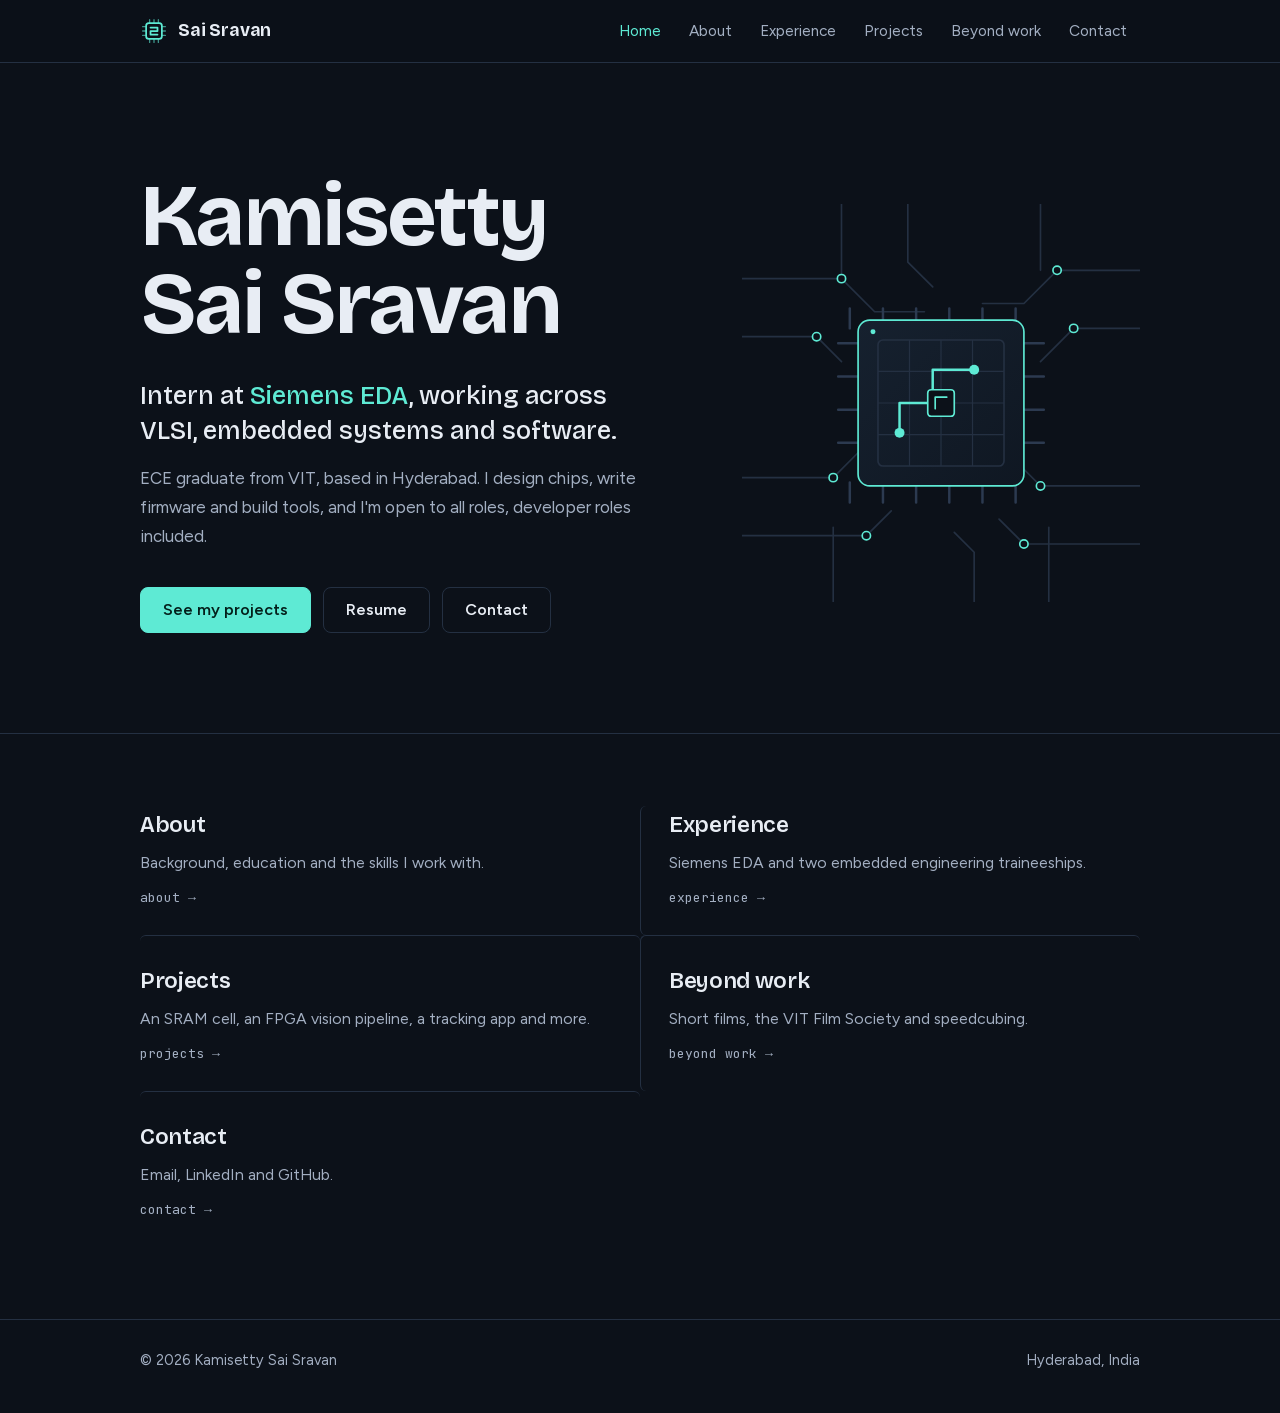
==== commit 089d82f1: "Add Beyond work page; move Film Society out of Experience Co-authored-by: Copilot <223556219+Copilot" ====
--- a/index.html
+++ b/index.html
@@ -19,6 +19,7 @@
     <li><a href="about.html">About</a></li>
     <li><a href="experience.html">Experience</a></li>
     <li><a href="projects.html">Projects</a></li>
+    <li><a href="beyond-work.html">Beyond work</a></li>
     <li><a href="contact.html">Contact</a></li>
   </ul></nav>
 </div></header>
@@ -44,6 +45,7 @@
         <a href="about.html"><span class="t">About</span><span class="d">Background, education and the skills I work with.</span><span class="go">about →</span></a>
         <a href="experience.html"><span class="t">Experience</span><span class="d">Siemens EDA and two embedded engineering traineeships.</span><span class="go">experience →</span></a>
         <a href="projects.html"><span class="t">Projects</span><span class="d">An SRAM cell, an FPGA vision pipeline, a tracking app and more.</span><span class="go">projects →</span></a>
+        <a href="beyond-work.html"><span class="t">Beyond work</span><span class="d">Short films, the VIT Film Society and speedcubing.</span><span class="go">beyond work →</span></a>
         <a href="contact.html"><span class="t">Contact</span><span class="d">Email, LinkedIn and GitHub.</span><span class="go">contact →</span></a>
       </nav>
     </div>
--- a/assets/style.css
+++ b/assets/style.css
@@ -135,6 +135,26 @@
 .contact-list div{display:grid;grid-template-columns:120px 1fr;gap:6px 20px;padding:16px 0;border-top:1px solid var(--line)}
 .contact-list dt{color:var(--muted)}
 
+/* case study */
+.back{display:inline-block;margin-bottom:24px;color:var(--muted);font-size:.95rem;text-decoration:none}
+.back:hover{color:var(--accent)}
+.case-meta{display:flex;flex-wrap:wrap;gap:8px 28px;margin-top:22px;color:var(--muted);font-size:.95rem}
+.case-meta b{color:var(--text);font-weight:600}
+.case-art{margin-top:36px;max-width:520px}
+.case > section{max-width:70ch}
+.case section + section{margin-top:44px}
+.case h2{margin-bottom:14px}
+.case p{color:var(--muted)}
+.case p + p,.case p + ul,.case ul + p,.case p + ol{margin-top:12px}
+.case ul,.case ol{padding-left:1.2em;color:var(--muted)}
+.case li{margin-bottom:8px}
+.case li::marker{color:#4a5a73}
+.case ol li::marker{color:var(--accent);font-family:var(--mono);font-size:.85em}
+.case strong{color:var(--text);font-weight:600}
+.case .note{margin-top:14px;padding:14px 16px;border:1px solid var(--line);border-radius:8px;background:var(--surface);color:var(--muted);font-size:.95rem}
+.read-more{display:inline-block;margin-top:14px;font-weight:600}
+.src.tag-siemens{font-family:var(--mono);font-size:.78rem}
+
 footer{border-top:1px solid var(--line);padding:28px 0 40px;color:var(--muted);font-size:.9rem}
 footer .wrap{display:flex;justify-content:space-between;flex-wrap:wrap;gap:8px}
 
@@ -156,7 +176,7 @@
   .signpost a:nth-child(2){border-top:1px solid var(--line);padding-top:22px}
   .site-header .wrap{align-items:center}
   nav{overflow-x:auto;scrollbar-width:none;margin-right:-8px}
-  nav a{padding:8px 10px}
+  nav a{padding:8px 4px;font-size:.8rem}
   .mark span{display:none}
 }
 @media (prefers-reduced-motion:reduce){
